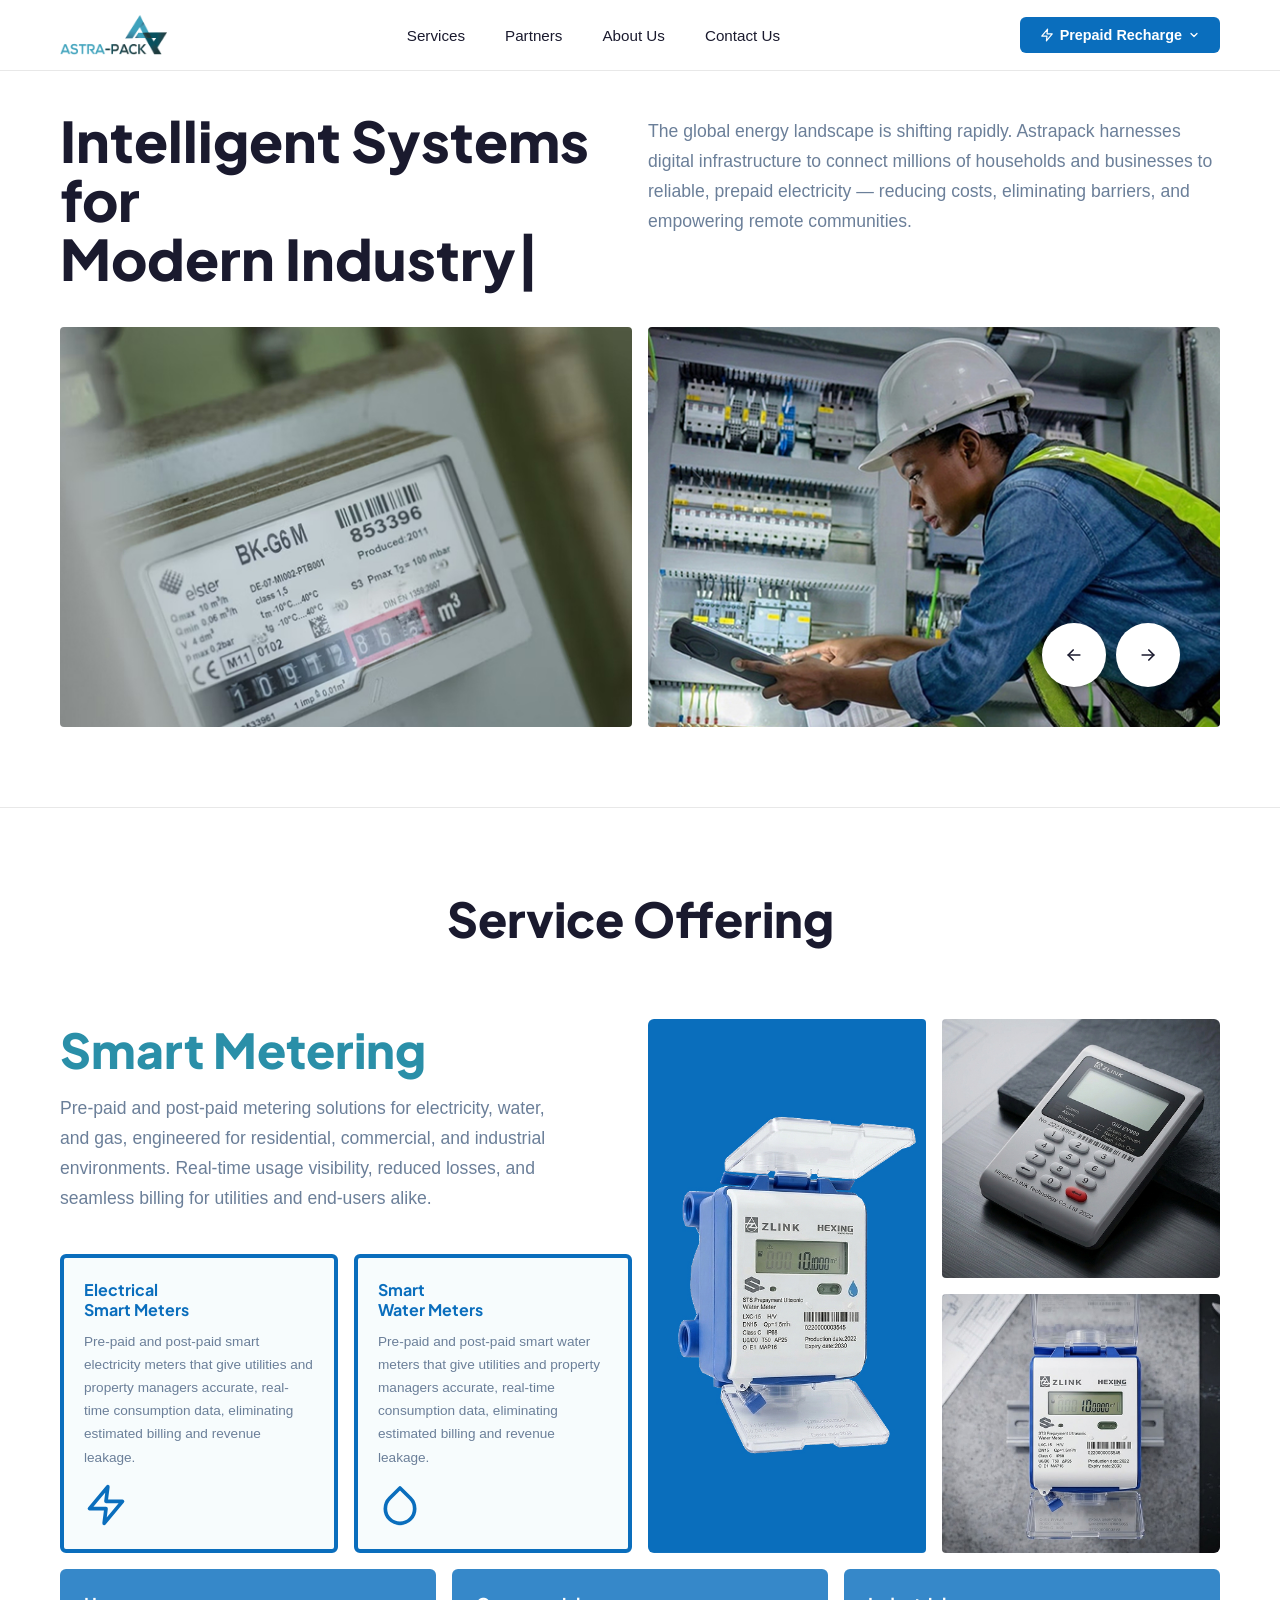
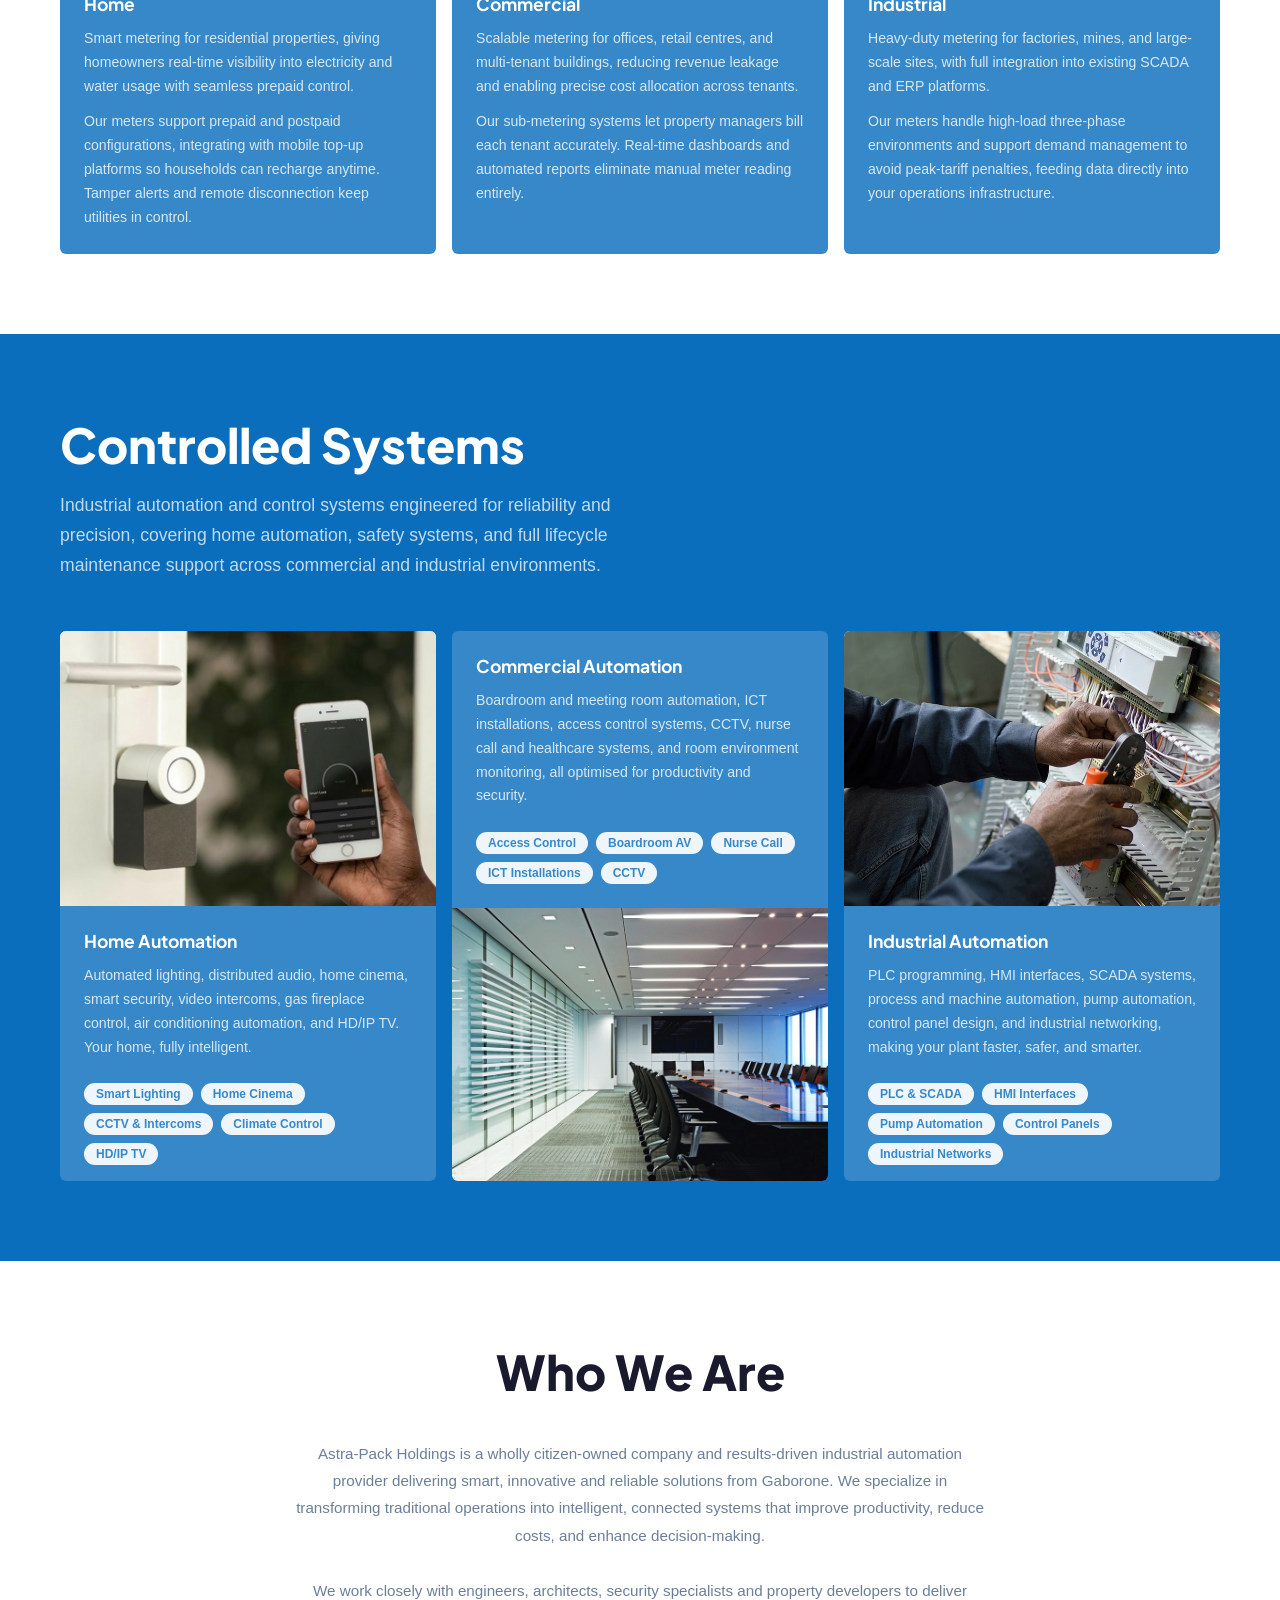
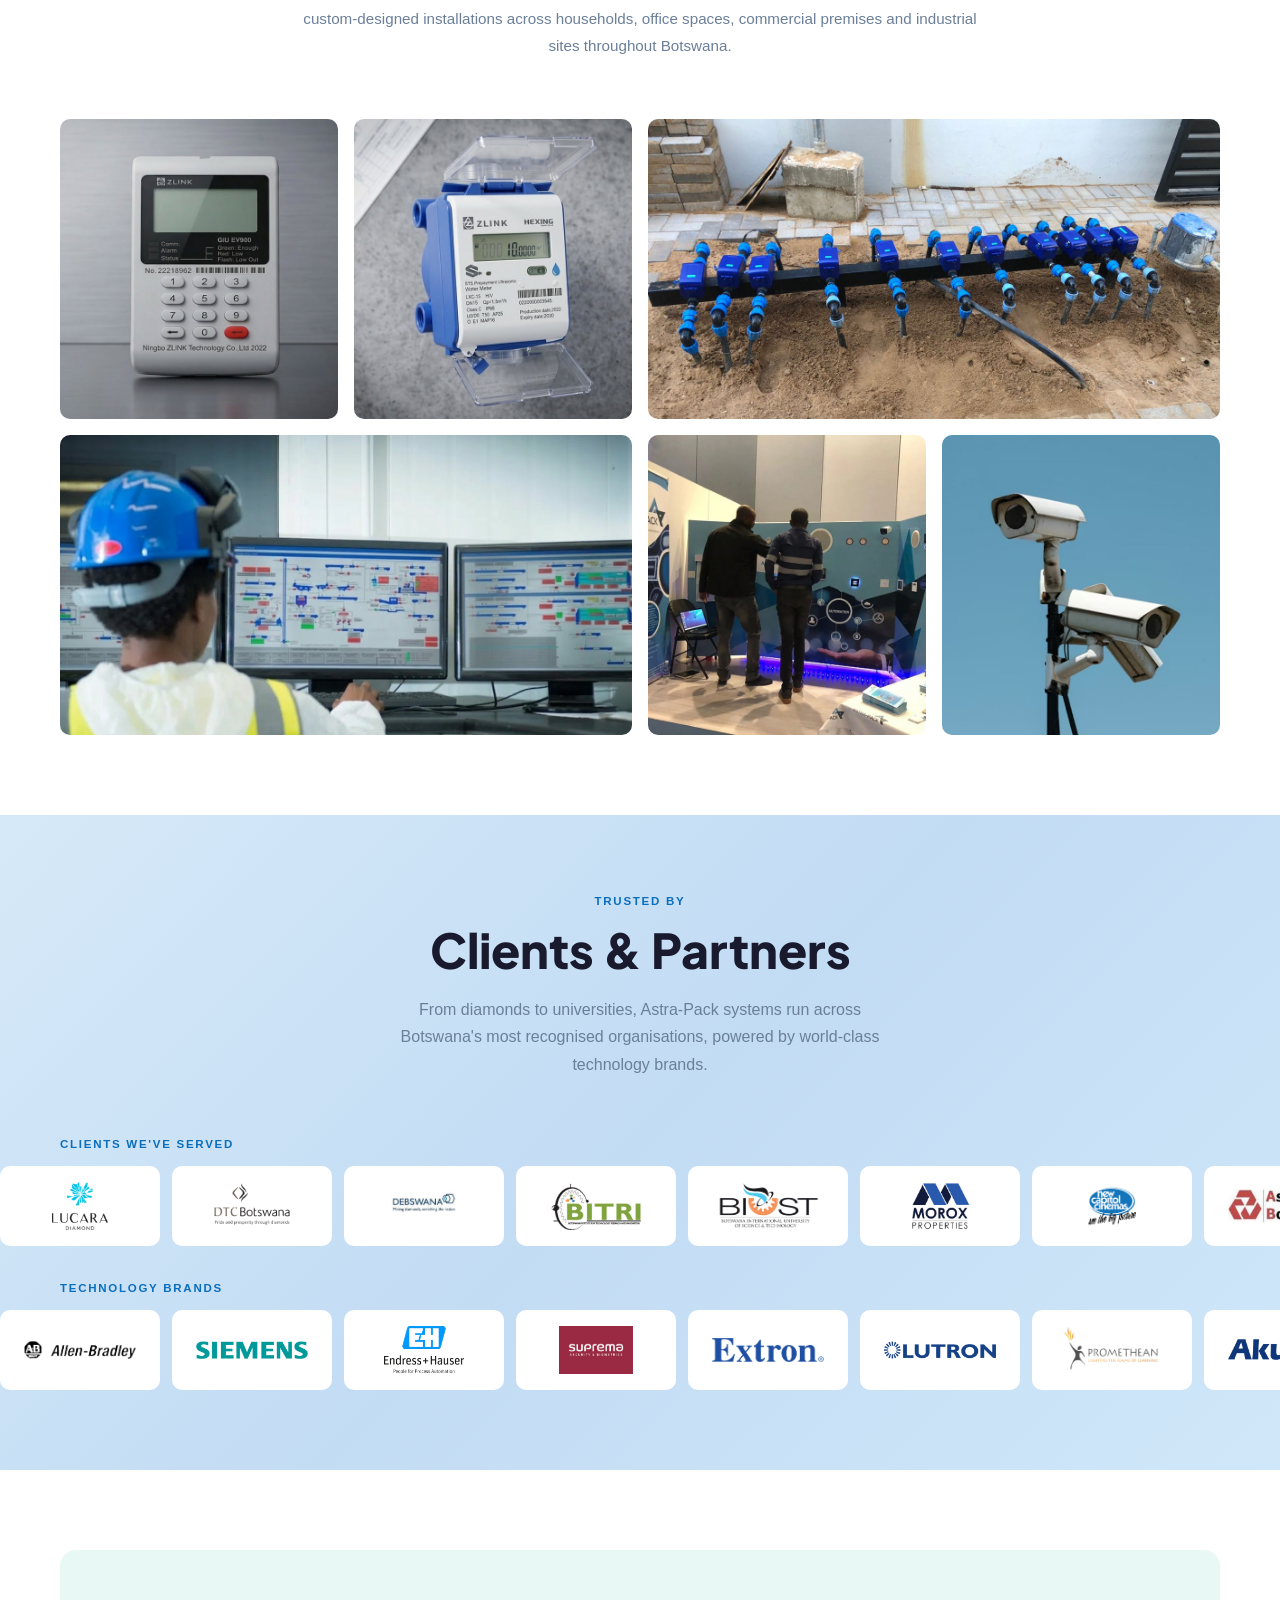
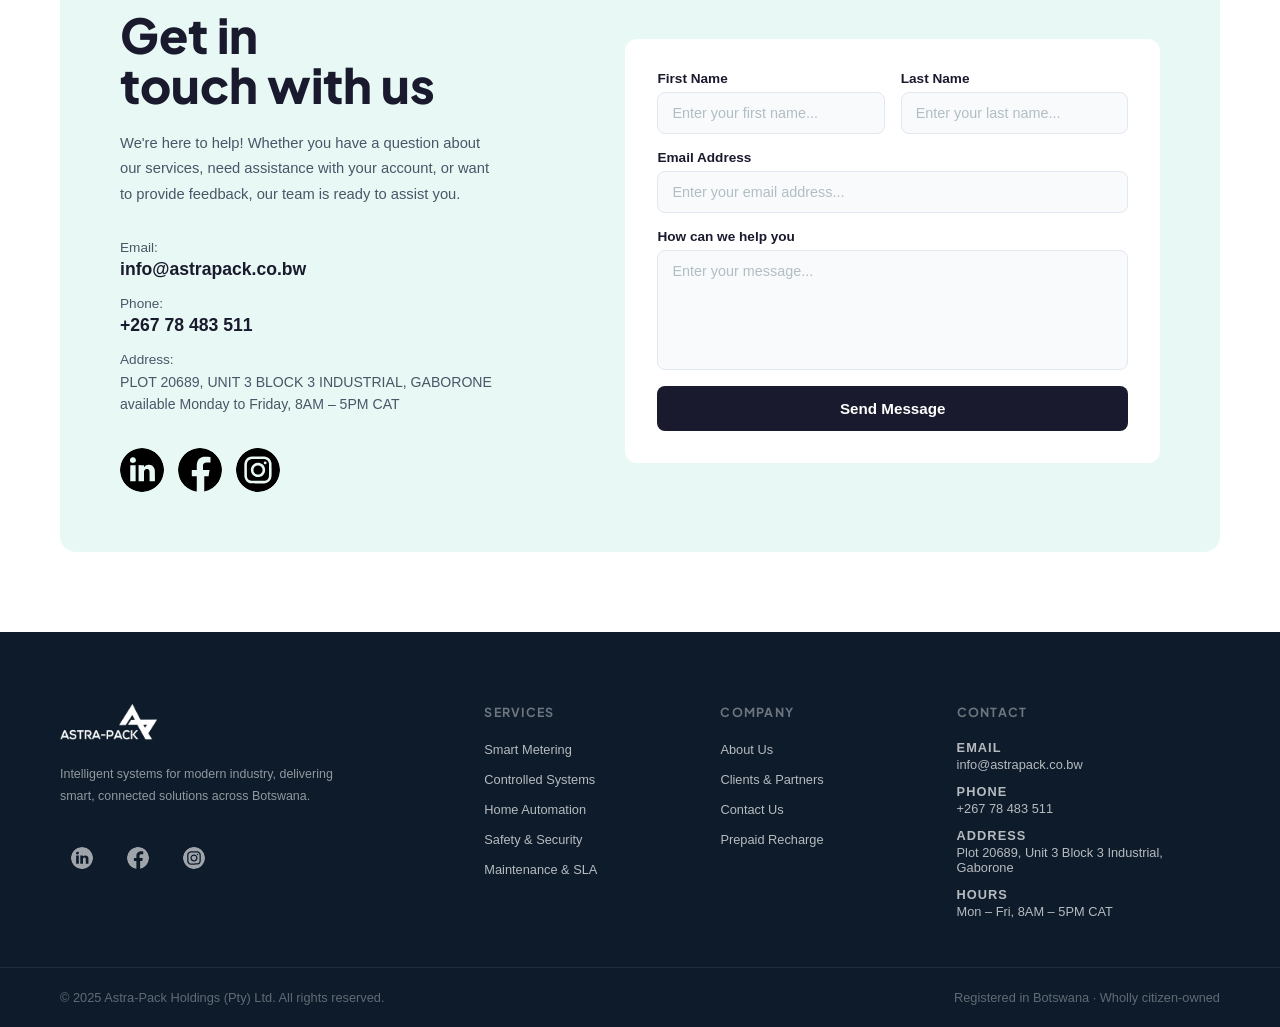
==== index.html @ e9191422 "first commit" ====
<!DOCTYPE html>
<html lang="en">
<head>
  <meta charset="UTF-8" />
  <meta name="viewport" content="width=device-width, initial-scale=1.0" />
  <title>Astra-Pack Holdings</title>
  <link rel="preconnect" href="https://fonts.googleapis.com" />
  <link rel="preconnect" href="https://fonts.gstatic.com" crossorigin />
  <link href="https://fonts.googleapis.com/css2?family=Plus+Jakarta+Sans:wght@400;500;600;700;800&display=swap" rel="stylesheet" />
  <link rel="stylesheet" href="style.css" />
</head>
<body>

  <!-- NAV -->
  <header class="nav">
    <div class="nav-inner">
      <div class="logo">
        <img src="logos/Astra-Pack Holdings Logo.png" alt="Astra-Pack Holdings" class="logo-img" />
      </div>
      <nav class="nav-links">
        <a href="#services">Services</a>
        <a href="#partners">Partners</a>
        <a href="#about">About Us</a>
        <a href="#contact">Contact Us</a>
      </nav>
      <div class="prepaid-dropdown">
        <button class="btn-prepaid" id="prepaidBtn" aria-expanded="false">
          <svg width="14" height="14" viewBox="0 0 24 24" fill="none" stroke="currentColor" stroke-width="2" stroke-linecap="round" stroke-linejoin="round"><polygon points="13 2 3 14 12 14 11 22 21 10 12 10 13 2"/></svg>
          Prepaid Recharge
          <svg class="prepaid-chevron" width="12" height="12" viewBox="0 0 24 24" fill="none" stroke="currentColor" stroke-width="2.5" stroke-linecap="round" stroke-linejoin="round"><polyline points="6 9 12 15 18 9"/></svg>
        </button>
        <div class="prepaid-menu" id="prepaidMenu">
          <a href="#" class="prepaid-option">
            <span class="prepaid-icon prepaid-icon--elec">
              <svg width="18" height="18" viewBox="0 0 24 24" fill="none" stroke="currentColor" stroke-width="2" stroke-linecap="round" stroke-linejoin="round"><polygon points="13 2 3 14 12 14 11 22 21 10 12 10 13 2"/></svg>
            </span>
            <span class="prepaid-option-text">
              <strong>Electricity</strong>
              <span>Buy a prepaid electricity token</span>
            </span>
          </a>
          <a href="#" class="prepaid-option">
            <span class="prepaid-icon prepaid-icon--water">
              <svg width="18" height="18" viewBox="0 0 24 24" fill="none" stroke="currentColor" stroke-width="2" stroke-linecap="round" stroke-linejoin="round"><path d="M12 2.69l5.66 5.66a8 8 0 1 1-11.31 0z"/></svg>
            </span>
            <span class="prepaid-option-text">
              <strong>Water</strong>
              <span>Buy a prepaid water token</span>
            </span>
          </a>
        </div>
      </div>
    </div>
  </header>

  <!-- HERO -->
  <section class="hero">
    <div class="hero-top">
      <div class="hero-heading">
        <h1>Intelligent Systems for<br />Modern Industry</h1>
      </div>
      <div class="hero-desc">
        <p>The global energy landscape is shifting rapidly. Astrapack harnesses digital infrastructure to connect millions of households and businesses to reliable, prepaid electricity, reducing costs, eliminating barriers, and empowering remote communities.</p>
      </div>
    </div>
    <div class="hero-images" id="heroImages">
      <div class="grey-box tall" id="heroBox1">
        <div class="slide-overlay" id="overlay1"></div>
      </div>
      <div class="grey-box tall hero-box-2" id="heroBox2">
        <div class="slide-overlay" id="overlay2"></div>
        <div class="slider-arrows">
          <button class="arrow-btn" id="prevBtn">
            <svg width="20" height="20" viewBox="0 0 24 24" fill="none" stroke="currentColor" stroke-width="2" stroke-linecap="round" stroke-linejoin="round"><line x1="19" y1="12" x2="5" y2="12"/><polyline points="11 18 5 12 11 6"/></svg>
          </button>
          <button class="arrow-btn" id="nextBtn">
            <svg width="20" height="20" viewBox="0 0 24 24" fill="none" stroke="currentColor" stroke-width="2" stroke-linecap="round" stroke-linejoin="round"><line x1="5" y1="12" x2="19" y2="12"/><polyline points="13 18 19 12 13 6"/></svg>
          </button>
        </div>
      </div>
    </div>
  </section>

  <!-- SERVICE OFFERING -->
  <section class="services" id="services">
    <div class="services-inner">
      <h2 class="services-title">Service Offering</h2>

      <!-- Row 1: Smart Metering — content left, mosaic right -->
      <div class="service-row">
        <div class="service-content">
          <h3 class="service-cat-heading">Smart Metering</h3>
          <p class="service-cat-desc">Pre-paid and post-paid metering solutions for electricity, water, and gas, engineered for residential, commercial, and industrial environments. Real-time usage visibility, reduced losses, and seamless billing for utilities and end-users alike.</p>
          <div class="service-cards">
            <div class="service-card">
              <h4>Electrical<br>Smart Meters</h4>
              <p>Pre-paid and post-paid smart electricity meters that give utilities and property managers accurate, real-time consumption data, eliminating estimated billing and revenue leakage.</p>
              <div class="service-card-icon">
                <svg width="44" height="44" viewBox="0 0 24 24" fill="none" stroke="#0A6EBD" stroke-width="2" stroke-linecap="round" stroke-linejoin="round"><polygon points="13 2 3 14 12 14 11 22 21 10 12 10 13 2"/></svg>
              </div>
            </div>
            <div class="service-card">
              <h4>Smart<br>Water Meters</h4>
              <p>Pre-paid and post-paid smart water meters that give utilities and property managers accurate, real-time consumption data, eliminating estimated billing and revenue leakage.</p>
              <div class="service-card-icon">
                <svg width="44" height="44" viewBox="0 0 24 24" fill="none" stroke="#0A6EBD" stroke-width="2" stroke-linecap="round" stroke-linejoin="round"><path d="M12 2.69l5.66 5.66a8 8 0 1 1-11.31 0z"/></svg>
              </div>
            </div>
          </div>
        </div>
        <div class="color-mosaic mosaic-a">
          <div class="block-tall"></div>
          <div class="block-top"></div>
          <div class="block-bottom"></div>
        </div>
      </div>

      <div class="controlled-cards">
        <div class="ctrl-card">
          <div class="ctrl-card-body">
            <h4>Home</h4>
            <p>Smart metering for residential properties, giving homeowners real-time visibility into electricity and water usage with seamless prepaid control.</p>
            <p>Our meters support prepaid and postpaid configurations, integrating with mobile top-up platforms so households can recharge anytime. Tamper alerts and remote disconnection keep utilities in control.</p>
          </div>
        </div>
        <div class="ctrl-card ctrl-card--inverse">
          <div class="ctrl-card-body">
            <h4>Commercial</h4>
            <p>Scalable metering for offices, retail centres, and multi-tenant buildings, reducing revenue leakage and enabling precise cost allocation across tenants.</p>
            <p>Our sub-metering systems let property managers bill each tenant accurately. Real-time dashboards and automated reports eliminate manual meter reading entirely.</p>
          </div>
        </div>
        <div class="ctrl-card">
          <div class="ctrl-card-body">
            <h4>Industrial</h4>
            <p>Heavy-duty metering for factories, mines, and large-scale sites, with full integration into existing SCADA and ERP platforms.</p>
            <p>Our meters handle high-load three-phase environments and support demand management to avoid peak-tariff penalties, feeding data directly into your operations infrastructure.</p>
          </div>
        </div>
      </div>

    </div>
  </section>

  <!-- CONTROLLED SYSTEMS -->
  <section class="controlled">
    <div class="controlled-inner">
      <h2 class="controlled-heading">Controlled Systems</h2>
      <p class="controlled-desc">Industrial automation and control systems engineered for reliability and precision, covering home automation, safety systems, and full lifecycle maintenance support across commercial and industrial environments.</p>
      <div class="controlled-cards">

        <div class="ctrl-card">
          <div class="ctrl-img-placeholder" style="background-image: url('images/home automation.jpg');"></div>
          <div class="ctrl-card-body">
            <h4>Home Automation</h4>
            <p>Automated lighting, distributed audio, home cinema, smart security, video intercoms, gas fireplace control, air conditioning automation, and HD/IP TV. Your home, fully intelligent.</p>
            <div class="ctrl-chips">
              <span class="ctrl-chip">Smart Lighting</span>
              <span class="ctrl-chip">Home Cinema</span>
              <span class="ctrl-chip">CCTV & Intercoms</span>
              <span class="ctrl-chip">Climate Control</span>
              <span class="ctrl-chip">HD/IP TV</span>
            </div>
          </div>
        </div>

        <div class="ctrl-card ctrl-card--inverse">
          <div class="ctrl-card-body">
            <h4>Commercial Automation</h4>
            <p>Boardroom and meeting room automation, ICT installations, access control systems, CCTV, nurse call and healthcare systems, and room environment monitoring, all optimised for productivity and security.</p>
            <div class="ctrl-chips">
              <span class="ctrl-chip">Access Control</span>
              <span class="ctrl-chip">Boardroom AV</span>
              <span class="ctrl-chip">Nurse Call</span>
              <span class="ctrl-chip">ICT Installations</span>
              <span class="ctrl-chip">CCTV</span>
            </div>
          </div>
          <div class="ctrl-img-placeholder" style="background-image: url('images/office automation.jpg');"></div>
        </div>

        <div class="ctrl-card">
          <div class="ctrl-img-placeholder" style="background-image: url('images/industrial automation.jpg');"></div>
          <div class="ctrl-card-body">
            <h4>Industrial Automation</h4>
            <p>PLC programming, HMI interfaces, SCADA systems, process and machine automation, pump automation, control panel design, and industrial networking, making your plant faster, safer, and smarter.</p>
            <div class="ctrl-chips">
              <span class="ctrl-chip">PLC & SCADA</span>
              <span class="ctrl-chip">HMI Interfaces</span>
              <span class="ctrl-chip">Pump Automation</span>
              <span class="ctrl-chip">Control Panels</span>
              <span class="ctrl-chip">Industrial Networks</span>
            </div>
          </div>
        </div>

      </div>
    </div>
  </section>

  <!-- WHO WE ARE -->
  <section class="who" id="about">
    <div class="who-inner">
      <div class="who-header">
        <h2 class="who-title">Who We Are</h2>
        <p class="who-text">Astra-Pack Holdings is a wholly citizen-owned company and results-driven industrial automation provider delivering smart, innovative and reliable solutions from Gaborone. We specialize in transforming traditional operations into intelligent, connected systems that improve productivity, reduce costs, and enhance decision-making.</p>
        <p class="who-text">We work closely with engineers, architects, security specialists and property developers to deliver custom-designed installations across households, office spaces, commercial premises and industrial sites throughout Botswana.</p>
      </div>
      <div class="who-grid-new">
        <div class="wg-box wg-box--a"></div>
        <div class="wg-box wg-box--b"></div>
        <div class="wg-box wg-box--c"></div>
        <div class="wg-box wg-box--d"></div>
        <div class="wg-box wg-box--e"></div>
        <div class="wg-box wg-box--f"></div>
      </div>
    </div>
  </section>

  <!-- CLIENTS & PARTNERS -->
  <section class="partners" id="partners">
    <div class="partners-header">
      <p class="partners-label">TRUSTED BY</p>
      <h2 class="partners-title">Clients &amp; Partners</h2>
      <p class="partners-desc">From diamonds to universities, Astra-Pack systems run across Botswana's most recognised organisations, powered by world-class technology brands.</p>
    </div>

    <div class="partners-track-wrap">
      <p class="track-label">CLIENTS WE'VE SERVED</p>
      <div class="logo-track-outer">
        <div class="logo-track">
          <div class="logo-pill"><img src="logos/Lucara.png" alt="Lucara" /></div>
          <div class="logo-pill"><img src="logos/DTC.png" alt="DTC Botswana" /></div>
          <div class="logo-pill"><img src="logos/debswana.png" alt="Debswana" /></div>
          <div class="logo-pill"><img src="logos/Bitri.png" alt="BITRI" /></div>
          <div class="logo-pill"><img src="logos/BIUST.png" alt="BIUST" /></div>
          <div class="logo-pill"><img src="logos/Morox properties.png" alt="Morox Properties" /></div>
          <div class="logo-pill"><img src="logos/New Capitol.png" alt="New Capitol" /></div>
          <div class="logo-pill"><img src="logos/Asphalt Botswana.png" alt="Asphalt Botswana" /></div>
          <div class="logo-pill"><img src="logos/BNSC.png" alt="BNSC" /></div>
          <div class="logo-pill"><img src="logos/DLG.png" alt="DLG" /></div>
          <div class="logo-pill"><img src="logos/Ramalepa.png" alt="Ramalepa" /></div>
          <div class="logo-pill"><img src="logos/VFS Global.png" alt="VFS Global" /></div>
          <div class="logo-pill"><img src="logos/RCI.png" alt="RCI" /></div>
          <!-- duplicate for seamless loop -->
          <div class="logo-pill"><img src="logos/Lucara.png" alt="Lucara" /></div>
          <div class="logo-pill"><img src="logos/DTC.png" alt="DTC Botswana" /></div>
          <div class="logo-pill"><img src="logos/debswana.png" alt="Debswana" /></div>
          <div class="logo-pill"><img src="logos/Bitri.png" alt="BITRI" /></div>
          <div class="logo-pill"><img src="logos/BIUST.png" alt="BIUST" /></div>
          <div class="logo-pill"><img src="logos/Morox properties.png" alt="Morox Properties" /></div>
          <div class="logo-pill"><img src="logos/New Capitol.png" alt="New Capitol" /></div>
          <div class="logo-pill"><img src="logos/Asphalt Botswana.png" alt="Asphalt Botswana" /></div>
          <div class="logo-pill"><img src="logos/BNSC.png" alt="BNSC" /></div>
          <div class="logo-pill"><img src="logos/DLG.png" alt="DLG" /></div>
          <div class="logo-pill"><img src="logos/Ramalepa.png" alt="Ramalepa" /></div>
          <div class="logo-pill"><img src="logos/VFS Global.png" alt="VFS Global" /></div>
          <div class="logo-pill"><img src="logos/RCI.png" alt="RCI" /></div>
        </div>
      </div>
    </div>

    <div class="partners-track-wrap">
      <p class="track-label">TECHNOLOGY BRANDS</p>
      <div class="logo-track-outer">
        <div class="logo-track logo-track--reverse">
          <div class="logo-pill"><img src="logos/Allen bradley.png" alt="Allen Bradley" /></div>
          <div class="logo-pill"><img src="logos/SIEMENS.png" alt="Siemens" /></div>
          <div class="logo-pill"><img src="logos/Endres Hauser.png" alt="Endress+Hauser" /></div>
          <div class="logo-pill"><img src="logos/Suprema.png" alt="Suprema" /></div>
          <div class="logo-pill"><img src="logos/Extron.png" alt="Extron" /></div>
          <div class="logo-pill"><img src="logos/Lutron.png" alt="Lutron" /></div>
          <div class="logo-pill"><img src="logos/Promethean.png" alt="Promethean" /></div>
          <div class="logo-pill"><img src="logos/Akuvox.png" alt="Akuvox" /></div>
          <div class="logo-pill"><img src="logos/Room Alert.png" alt="Room Alert" /></div>
          <div class="logo-pill"><img src="logos/Honeywell.png" alt="Honeywell" /></div>
          <div class="logo-pill"><img src="logos/Teams.png" alt="Teams" /></div>
          <!-- duplicate for seamless loop -->
          <div class="logo-pill"><img src="logos/Allen bradley.png" alt="Allen Bradley" /></div>
          <div class="logo-pill"><img src="logos/SIEMENS.png" alt="Siemens" /></div>
          <div class="logo-pill"><img src="logos/Endres Hauser.png" alt="Endress+Hauser" /></div>
          <div class="logo-pill"><img src="logos/Suprema.png" alt="Suprema" /></div>
          <div class="logo-pill"><img src="logos/Extron.png" alt="Extron" /></div>
          <div class="logo-pill"><img src="logos/Lutron.png" alt="Lutron" /></div>
          <div class="logo-pill"><img src="logos/Promethean.png" alt="Promethean" /></div>
          <div class="logo-pill"><img src="logos/Akuvox.png" alt="Akuvox" /></div>
          <div class="logo-pill"><img src="logos/Room Alert.png" alt="Room Alert" /></div>
          <div class="logo-pill"><img src="logos/Honeywell.png" alt="Honeywell" /></div>
          <div class="logo-pill"><img src="logos/Teams.png" alt="Teams" /></div>
        </div>
      </div>
    </div>
  </section>

  <!-- CONTACT US -->
  <section class="contact" id="contact">
    <div class="contact-card">
      <div class="contact-left">
        <h2 class="contact-heading">Get in<br>touch with us</h2>
        <p class="contact-intro">We're here to help! Whether you have a question about our services, need assistance with your account, or want to provide feedback, our team is ready to assist you.</p>
        <div class="contact-details">
          <p class="contact-detail-label">Email:</p>
          <a href="mailto:info@astrapack.co.bw" class="contact-detail-value">info@astrapack.co.bw</a>
          <p class="contact-detail-label">Phone:</p>
          <p class="contact-detail-value">+267 78 483 511</p>
          <p class="contact-detail-label">Address:</p>
          <p class="contact-detail-value contact-address">PLOT 20689, UNIT 3 BLOCK 3 INDUSTRIAL, GABORONE<br>available Monday to Friday, 8AM – 5PM CAT</p>
        </div>
        <div class="contact-socials">
          <a href="https://www.linkedin.com/company/astra-pack-holdings/" target="_blank" class="social-link">
            <img src="socials/linkedin.svg" alt="LinkedIn" />
          </a>
          <a href="https://www.facebook.com/astrapackholdings/" target="_blank" class="social-link">
            <img src="socials/facebook.svg" alt="Facebook" />
          </a>
          <a href="https://www.instagram.com/astrapackholdings/" target="_blank" class="social-link">
            <img src="socials/instagram.svg" alt="Instagram" />
          </a>
        </div>
      </div>
      <div class="contact-right">
        <form class="contact-form">
          <div class="form-row">
            <div class="form-group">
              <label>First Name</label>
              <input type="text" placeholder="Enter your first name..." />
            </div>
            <div class="form-group">
              <label>Last Name</label>
              <input type="text" placeholder="Enter your last name..." />
            </div>
          </div>
          <div class="form-group">
            <label>Email Address</label>
            <input type="email" placeholder="Enter your email address..." />
          </div>
          <div class="form-group">
            <label>How can we help you</label>
            <textarea placeholder="Enter your message..."></textarea>
          </div>
          <button type="submit" class="btn-send">Send Message</button>
        </form>
      </div>
    </div>
  </section>

  <!-- FOOTER -->
  <footer class="footer">
    <div class="footer-inner">
      <div class="footer-brand">
        <img src="logos/Astra-Pack Holdings Logo.png" alt="Astra-Pack Holdings" class="footer-logo" />
        <p class="footer-tagline">Intelligent systems for modern industry, delivering smart, connected solutions across Botswana.</p>
        <div class="footer-socials">
          <a href="https://www.linkedin.com/company/astra-pack-holdings/" target="_blank" class="social-link">
            <img src="socials/linkedin.svg" alt="LinkedIn" />
          </a>
          <a href="https://www.facebook.com/astrapackholdings/" target="_blank" class="social-link">
            <img src="socials/facebook.svg" alt="Facebook" />
          </a>
          <a href="https://www.instagram.com/astrapackholdings/" target="_blank" class="social-link">
            <img src="socials/instagram.svg" alt="Instagram" />
          </a>
        </div>
      </div>

      <div class="footer-col">
        <h5 class="footer-col-title">Services</h5>
        <ul>
          <li><a href="#services">Smart Metering</a></li>
          <li><a href="#services">Controlled Systems</a></li>
          <li><a href="#services">Home Automation</a></li>
          <li><a href="#services">Safety &amp; Security</a></li>
          <li><a href="#services">Maintenance &amp; SLA</a></li>
        </ul>
      </div>

      <div class="footer-col">
        <h5 class="footer-col-title">Company</h5>
        <ul>
          <li><a href="#about">About Us</a></li>
          <li><a href="#partners">Clients &amp; Partners</a></li>
          <li><a href="#contact">Contact Us</a></li>
          <li><a href="#contact">Prepaid Recharge</a></li>
        </ul>
      </div>

      <div class="footer-col">
        <h5 class="footer-col-title">Contact</h5>
        <ul class="footer-contact-list">
          <li>
            <span class="footer-contact-label">Email</span>
            <a href="mailto:info@astrapack.co.bw">info@astrapack.co.bw</a>
          </li>
          <li>
            <span class="footer-contact-label">Phone</span>
            <span>+267 78 483 511</span>
          </li>
          <li>
            <span class="footer-contact-label">Address</span>
            <span>Plot 20689, Unit 3 Block 3 Industrial, Gaborone</span>
          </li>
          <li>
            <span class="footer-contact-label">Hours</span>
            <span>Mon – Fri, 8AM – 5PM CAT</span>
          </li>
        </ul>
      </div>
    </div>

    <div class="footer-bottom">
      <div class="footer-bottom-inner">
        <p>&copy; 2025 Astra-Pack Holdings (Pty) Ltd. All rights reserved.</p>
        <p>Registered in Botswana &middot; Wholly citizen-owned</p>
      </div>
    </div>
  </footer>

<!-- PREPAID MODAL -->
<div class="prepaid-modal-overlay" id="prepaidOverlay">
  <div class="prepaid-modal" role="dialog" aria-modal="true">
    <div class="prepaid-modal-header" id="prepaidModalHeader">
      <div>
        <p class="prepaid-modal-label">ASTRAPACK · BOTSWANA</p>
        <h2 class="prepaid-modal-title" id="prepaidModalTitle">Buy Prepaid Electricity</h2>
      </div>
      <button class="prepaid-modal-close" id="prepaidModalClose" aria-label="Close">&#x2715;</button>
    </div>

    <!-- Step 1: Verify -->
    <div class="prepaid-modal-body" id="prepaidStep1">
      <div class="prepaid-field">
        <label for="meterNumber">METER NUMBER</label>
        <input type="text" id="meterNumber" placeholder="e.g. 888000111222" />
      </div>
      <div class="prepaid-field">
        <label for="meterPhone">PHONE</label>
        <input type="tel" id="meterPhone" placeholder="+267 7X XXX XXX" />
      </div>
      <div class="prepaid-field">
        <label for="meterEmail">EMAIL</label>
        <input type="email" id="meterEmail" placeholder="you@example.com" />
      </div>
      <p class="prepaid-error" id="prepaidError"></p>
      <button class="prepaid-verify-btn" id="prepaidVerifyBtn">
        <svg width="16" height="16" viewBox="0 0 24 24" fill="none" stroke="currentColor" stroke-width="2.5" stroke-linecap="round" stroke-linejoin="round"><path d="M22 11.08V12a10 10 0 1 1-5.93-9.14"/><polyline points="22 4 12 14.01 9 11.01"/></svg>
        Verify
      </button>
      <p class="prepaid-secure">
        <svg width="13" height="13" viewBox="0 0 24 24" fill="none" stroke="currentColor" stroke-width="2" stroke-linecap="round" stroke-linejoin="round"><path d="M12 22s8-4 8-10V5l-8-3-8 3v7c0 6 8 10 8 10z"/></svg>
        256-bit SSL encrypted &middot; Details never stored
      </p>
    </div>

    <!-- Step 2: Confirm & Select Amount -->
    <div class="prepaid-modal-body" id="prepaidStep2" style="display:none;">
      <div class="prepaid-customer-card">
        <p class="prepaid-customer-label">CUSTOMER DETAILS</p>
        <div class="prepaid-customer-row">
          <span>Customer Name:</span>
          <strong id="confirmName"></strong>
        </div>
        <div class="prepaid-customer-row">
          <span>Meter No:</span>
          <strong id="confirmMeter"></strong>
        </div>
        <div class="prepaid-customer-row">
          <span>Utility:</span>
          <strong id="confirmUtility"></strong>
        </div>
        <hr class="prepaid-divider" />
        <p class="prepaid-customer-note">Please verify your customer details before you proceed.</p>
      </div>

      <div class="prepaid-field">
        <label for="rechargeAmount">RECHARGE AMOUNT (BWP)</label>
        <input type="number" id="rechargeAmount" placeholder="Enter amount" min="20" />
        <span class="prepaid-min-note"><em>minimum</em> recharge of 20 pula</span>
      </div>

      <div class="prepaid-quick-section">
        <p class="prepaid-quick-label">QUICK RECHARGE (BWP)</p>
        <div class="prepaid-quick-grid">
          <button class="prepaid-quick-btn" data-amount="20">20</button>
          <button class="prepaid-quick-btn" data-amount="50">50</button>
          <button class="prepaid-quick-btn" data-amount="100">100</button>
          <button class="prepaid-quick-btn" data-amount="200">200</button>
          <button class="prepaid-quick-btn" data-amount="300">300</button>
          <button class="prepaid-quick-btn" data-amount="500">500</button>
        </div>
      </div>

      <button class="prepaid-verify-btn" id="prepaidProceedBtn">
        Proceed &nbsp;&#x2192;
      </button>
    </div>

    <!-- Step 3: Card Details -->
    <div class="prepaid-modal-body" id="prepaidStep3" style="display:none;">
      <div class="prepaid-payment-summary">
        <div>
          <p class="prepaid-paying-label">PAYING FOR</p>
          <p class="prepaid-paying-detail">
            <span id="payUtilityIcon"></span>
            <strong id="payDetail"></strong>
          </p>
        </div>
        <div class="prepaid-paying-amount">
          <p class="prepaid-paying-label">AMOUNT</p>
          <p class="prepaid-amount-value" id="payAmount"></p>
        </div>
      </div>

      <div class="prepaid-field">
        <label for="cardName">NAME ON CARD</label>
        <input type="text" id="cardName" placeholder="e.g. John Doe" />
      </div>
      <div class="prepaid-field">
        <label for="cardNumber">CARD NUMBER</label>
        <input type="text" id="cardNumber" placeholder="1234 5678 9012 3456" maxlength="19" />
      </div>
      <div class="prepaid-card-row">
        <div class="prepaid-field">
          <label for="cardExpiry">EXPIRY</label>
          <input type="text" id="cardExpiry" placeholder="MM / YY" maxlength="7" />
        </div>
        <div class="prepaid-field">
          <label for="cardCvv">CVV</label>
          <input type="text" id="cardCvv" placeholder="···" maxlength="4" />
        </div>
      </div>

      <p class="prepaid-accepted">
        <span>Accepted:</span>
        <span class="prepaid-badge">VISA</span>
        <span class="prepaid-badge">MC</span>
        <span class="prepaid-badge">MyZaka</span>
        <span class="prepaid-badge">Smega</span>
      </p>

      <button class="prepaid-verify-btn" id="prepaidPayBtn">
        <svg width="15" height="15" viewBox="0 0 24 24" fill="none" stroke="currentColor" stroke-width="2.5" stroke-linecap="round" stroke-linejoin="round"><path d="M12 22s8-4 8-10V5l-8-3-8 3v7c0 6 8 10 8 10z"/></svg>
        Pay Now
      </button>
      <button class="prepaid-back-btn" id="prepaidBackBtn">&#x2190; Back</button>
      <p class="prepaid-secure">
        <svg width="13" height="13" viewBox="0 0 24 24" fill="none" stroke="currentColor" stroke-width="2" stroke-linecap="round" stroke-linejoin="round"><path d="M12 22s8-4 8-10V5l-8-3-8 3v7c0 6 8 10 8 10z"/></svg>
        256-bit SSL encrypted &middot; PCI DSS compliant
      </p>
    </div>

    <!-- Step 4: Success -->
    <div class="prepaid-modal-body prepaid-success-body" id="prepaidStep4" style="display:none;">
      <div class="prepaid-success-icon" id="prepaidSuccessIcon">
        <svg width="36" height="36" viewBox="0 0 24 24" fill="none" stroke="currentColor" stroke-width="2.5" stroke-linecap="round" stroke-linejoin="round"><path d="M22 11.08V12a10 10 0 1 1-5.93-9.14"/><polyline points="22 4 12 14.01 9 11.01"/></svg>
      </div>
      <p class="prepaid-success-title">Payment Successful</p>
      <p class="prepaid-success-sub" id="prepaidSuccessSub"></p>

      <div class="prepaid-token-card">
        <p class="prepaid-token-label">YOUR TOKEN</p>
        <p class="prepaid-token-number" id="prepaidToken"></p>
        <button class="prepaid-copy-btn" id="prepaidCopyBtn">
          <svg width="13" height="13" viewBox="0 0 24 24" fill="none" stroke="currentColor" stroke-width="2.5" stroke-linecap="round" stroke-linejoin="round"><rect x="9" y="9" width="13" height="13" rx="2" ry="2"/><path d="M5 15H4a2 2 0 0 1-2-2V4a2 2 0 0 1 2-2h9a2 2 0 0 1 2 2v1"/></svg>
          <span id="copyLabel">Copy token</span>
        </button>
      </div>

      <div class="prepaid-email-note">
        <svg width="15" height="15" viewBox="0 0 24 24" fill="none" stroke="currentColor" stroke-width="2" stroke-linecap="round" stroke-linejoin="round"><path d="M4 4h16c1.1 0 2 .9 2 2v12c0 1.1-.9 2-2 2H4c-1.1 0-2-.9-2-2V6c0-1.1.9-2 2-2z"/><polyline points="22,6 12,13 2,6"/></svg>
        <span>Token sent to <strong id="successEmail"></strong></span>
      </div>

      <button class="prepaid-download-btn" id="prepaidDownloadBtn">
        <svg width="15" height="15" viewBox="0 0 24 24" fill="none" stroke="currentColor" stroke-width="2.5" stroke-linecap="round" stroke-linejoin="round"><path d="M21 15v4a2 2 0 0 1-2 2H5a2 2 0 0 1-2-2v-4"/><polyline points="7 10 12 15 17 10"/><line x1="12" y1="15" x2="12" y2="3"/></svg>
        Download PDF Receipt
      </button>

      <button class="prepaid-verify-btn" id="prepaidDoneBtn">Done</button>
    </div>

  </div>
</div>

<script src="main.js"></script>
</body>
</html>
---- style.css ----
html {
  scroll-behavior: smooth;
}

*, *::before, *::after {
  box-sizing: border-box;
  margin: 0;
  padding: 0;
}

body {
  font-family: 'Segoe UI', Arial, sans-serif;
  color: #1a1a2e;
  background: #fff;
}

h1, h2, h3, h4, h5, h6 {
  font-family: 'Plus Jakarta Sans', sans-serif;
}

/* ── NAV ── */
.nav {
  border-bottom: 1px solid #e8e8e8;
  padding: 0 60px;
}

.nav-inner {
  display: grid;
  grid-template-columns: auto 1fr auto;
  align-items: center;
  max-width: 1350px;
  margin: 0 auto;
  height: 70px;
}

.logo {
  display: flex;
  align-items: center;
}

.logo-img {
  height: 40px;
  width: auto;
}

.nav-links {
  display: flex;
  gap: 40px;
  justify-content: center;
}

.prepaid-dropdown {
  position: relative;
}

.btn-prepaid {
  display: inline-flex;
  align-items: center;
  gap: 6px;
  background: #0A6EBD;
  color: #fff;
  border: none;
  cursor: pointer;
  font-family: inherit;
  font-size: 0.9rem;
  font-weight: 700;
  padding: 10px 20px;
  border-radius: 6px;
  white-space: nowrap;
  transition: background 0.2s;
}

.btn-prepaid:hover {
  background: #085a9a;
}

.prepaid-chevron {
  transition: transform 0.2s;
}

.prepaid-dropdown.open .prepaid-chevron {
  transform: rotate(180deg);
}

.prepaid-menu {
  display: none;
  position: absolute;
  top: calc(100% + 10px);
  right: 0;
  background: #fff;
  border-radius: 12px;
  box-shadow: 0 8px 30px rgba(0,0,0,0.12);
  padding: 10px;
  min-width: 240px;
  z-index: 200;
}

.prepaid-dropdown.open .prepaid-menu {
  display: block;
}

.prepaid-option {
  display: flex;
  align-items: center;
  gap: 14px;
  padding: 12px 10px;
  border-radius: 8px;
  text-decoration: none;
  color: #1a1a2e;
  transition: background 0.15s;
}

.prepaid-option:hover {
  background: #f4f8fd;
}

.prepaid-icon {
  width: 40px;
  height: 40px;
  border-radius: 10px;
  display: flex;
  align-items: center;
  justify-content: center;
  flex-shrink: 0;
  color: #fff;
}

.prepaid-icon--elec {
  background: linear-gradient(135deg, #0A6EBD, #3688C9);
}

.prepaid-icon--water {
  background: linear-gradient(135deg, #1b6275, #2a8fa8);
}

.prepaid-option-text {
  display: flex;
  flex-direction: column;
  gap: 2px;
}

.prepaid-option-text strong {
  font-size: 0.92rem;
  font-weight: 700;
}

.prepaid-option-text span {
  font-size: 0.78rem;
  color: #666;
}

.nav-links a {
  text-decoration: none;
  color: #1a1a2e;
  font-size: 0.95rem;
  font-weight: 500;
  transition: color 0.2s;
}

.nav-links a:hover {
  color: #1a3a6b;
}

/* ── HERO ── */
.hero {
  padding: 40px 60px 80px;
}

.hero-top,
.hero-images {
  max-width: 1350px;
  margin: 0 auto;
}

.hero-top {
  display: flex;
  gap: 16px;
  align-items: flex-start;
  margin-bottom: 40px;
}

.hero-heading {
  flex: 1;
}

.hero-heading h1 {
  font-size: 3.5rem;
  font-weight: 800;
  line-height: 1.05;
  color: #1a1a2e;
}

.hero-desc {
  flex: 1;
  padding-top: 6px;
}

.hero-desc p {
  font-size: 1.1rem;
  line-height: 1.7;
  color: #6B7F99;
}

.hero-images {
  display: grid;
  grid-template-columns: 1fr 1fr;
  gap: 16px;
}

/* ── WHO WE ARE ── */
.who {
  padding: 80px 60px;
}

.who-heading {
  text-align: center;
  font-size: 3.5rem;
  font-weight: 800;
  margin-bottom: 60px;
  color: #1a1a2e;
}

.who-inner {
  display: flex;
  gap: 60px;
  max-width: 1350px;
  margin: 0 auto;
  align-items: flex-start;
}

.who-grid {
  display: grid;
  grid-template-columns: 1fr 1fr;
  gap: 12px;
  flex: 0 0 440px;
}

.who-text {
  flex: 1;
  padding-top: 10px;
}

.mission-label {
  font-size: 0.75rem;
  font-weight: 700;
  letter-spacing: 0.12em;
  color: #1a6b9a;
  margin-bottom: 14px;
  text-transform: uppercase;
}

.who-text h3 {
  font-size: 2rem;
  font-weight: 800;
  line-height: 1.2;
  margin-bottom: 20px;
  color: #1a1a2e;
}

.who-text p {
  font-size: 0.92rem;
  line-height: 1.75;
  color: #6B7F99;
  margin-bottom: 14px;
}

.learn-more {
  display: inline-flex;
  align-items: center;
  gap: 8px;
  margin-top: 10px;
  font-size: 0.92rem;
  font-weight: 600;
  color: #1a6b9a;
  text-decoration: none;
  border: 1px solid #1a6b9a;
  border-radius: 20px;
  padding: 6px 18px;
  transition: background 0.2s, color 0.2s;
}

.learn-more:hover {
  background: #1a6b9a;
  color: #fff;
}

/* ── SLIDER ARROWS ── */
.slider-arrows {
  position: absolute;
  bottom: 40px;
  right: 40px;
  display: flex;
  gap: 10px;
}

.arrow-btn {
  width: 64px;
  height: 64px;
  border-radius: 50%;
  border: none;
  background: #fff;
  color: #1a1a2e;
  font-size: 1.1rem;
  cursor: pointer;
  display: flex;
  align-items: center;
  justify-content: center;
  box-shadow: 0 2px 8px rgba(0,0,0,0.15);
  transition: background 0.2s, color 0.2s;
}

.arrow-btn:hover {
  background: #1a3a6b;
  color: #fff;
}

/* ── TYPEWRITER CURSOR ── */
.type-cursor {
  display: inline-block;
  color: #1a1a2e;
  font-weight: 800;
  animation: blink 1.2s step-end infinite;
}

@keyframes blink {
  0%, 100% { opacity: 1; }
  50%       { opacity: 0; }
}

/* ── GREY PLACEHOLDER BOXES ── */
.grey-box {
  background: #c8c8c8 center/cover no-repeat;
  border-radius: 4px;
  min-height: 200px;
  overflow: hidden;
  position: relative;
}

#heroBox1 { background-image: url('images/slide 1.jpg'); }
#heroBox2 { background-image: url('images/slide 1-2.jpg'); }

.slide-overlay {
  position: absolute;
  inset: 0;
  transform: translateY(-100%);
  transition: transform 0.7s ease;
  background-size: cover;
  background-position: center;
  background-repeat: no-repeat;
}

#overlay2 {
  transform: translateY(100%);
}

.grey-box.tall {
  min-height: 400px;
}

/* ── SERVICE OFFERING ── */
.services {
  padding: 80px 60px;
  border-top: 1px solid #e8e8e8;
}

.services-inner {
  max-width: 1350px;
  margin: 0 auto;
}

.services-inner .ctrl-card {
  height: auto;
}

.services-title {
  text-align: center;
  font-size: 3rem;
  font-weight: 800;
  color: #1a1a2e;
  margin-bottom: 70px;
}

.service-row {
  display: grid;
  grid-template-columns: 1fr 1fr;
  gap: 16px;
  margin-bottom: 16px;
  align-items: stretch;
  min-height: 500px;
}

.service-row:last-child {
  margin-bottom: 0;
}

.service-content {
  display: grid;
  grid-template-rows: auto auto 1fr;
  gap: 0;
}

.service-cat-heading {
  font-size: 3rem;
  font-weight: 800;
  color: #2a8fa8;
  margin-bottom: 14px;
}

.service-cat-desc {
  font-size: 1.1rem;
  line-height: 1.7;
  color: #6B7F99;
  margin-bottom: 40px;
  max-width: calc(100% - 70px);
}

.service-cards {
  display: grid;
  grid-template-columns: 1fr 1fr;
  gap: 16px;
  align-items: stretch;
}

.service-card {
  border: 4px solid #0A6EBD;
  border-radius: 6px;
  background: #f7fcfd;
  padding: 22px 20px 18px;
  display: flex;
  flex-direction: column;
  gap: 10px;
}

.service-card h4 {
  font-size: 1rem;
  font-weight: 700;
  color: #0A6EBD;
  line-height: 1.25;
}

.service-card p {
  font-size: 0.85rem;
  line-height: 1.7;
  color: #6B7F99;
  flex: 1;
}

.service-card-icon {
  margin-top: 4px;
}

/* Color mosaic */
.color-mosaic {
  display: grid;
  grid-template-columns: 1fr 1fr;
  grid-template-rows: 1fr 1fr;
  gap: 16px;
  border-radius: 6px;
  overflow: hidden;
}

.color-mosaic .block-tall {
  grid-column: 1;
  grid-row: 1 / 3;
  border-radius: 4px;
}

.color-mosaic .block-top {
  grid-column: 2;
  grid-row: 1;
  border-radius: 4px;
}

.color-mosaic .block-bottom {
  grid-column: 2;
  grid-row: 2;
  border-radius: 4px;
}

/* Mosaic A (Smart Metering) */
.mosaic-a .block-tall {
  background: #1b6275 url('images/meter blue.jpg') center/cover no-repeat;
}
.mosaic-a .block-top {
  background: #2a8fa8 url('images/Meter remote.jpg') center/cover no-repeat;
}
.mosaic-a .block-bottom {
  background: #b8dde7 url('images/meter.jpg') center/cover no-repeat;
}

/* Mosaic B (Controlled Systems) */
.mosaic-b .block-main  { background: #0d3d4d; }
.mosaic-b .block-left  { background: #b8dde7; }
.mosaic-b .block-right { background: #2a8fa8; }

/* ── CONTROLLED SYSTEMS ── */
.controlled {
  background: #0A6EBD;
  padding: 80px 60px;
}

.controlled-inner {
  max-width: 1350px;
  margin: 0 auto;
}

.controlled-heading {
  font-size: 3rem;
  font-weight: 800;
  color: #fff;
  margin-bottom: 16px;
}

.controlled-desc {
  font-size: 1.1rem;
  line-height: 1.7;
  color: rgba(255, 255, 255, 0.75);
  max-width: 560px;
  margin-bottom: 50px;
}

.controlled-cards {
  display: grid;
  grid-template-columns: 1fr 1fr 1fr;
  gap: 16px;
}

.ctrl-card {
  background: #3688C9;
  border-radius: 6px;
  overflow: hidden;
  display: flex;
  flex-direction: column;
  height: 550px;
}

.ctrl-img-placeholder {
  background-color: #e8e8e8;
  background-size: cover;
  background-position: center;
  background-repeat: no-repeat;
  height: 50%;
  flex-shrink: 0;
}

.ctrl-card--inverse .ctrl-img-placeholder {
  background-color: rgba(255, 255, 255, 0.1);
}

.ctrl-card-body {
  padding: 24px;
  flex: 1;
  display: flex;
  flex-direction: column;
  gap: 12px;
}

.ctrl-card-body h4 {
  font-size: 1.1rem;
  font-weight: 700;
  color: #fff;
  line-height: 1.25;
}

.ctrl-card-body p {
  font-size: 0.88rem;
  line-height: 1.7;
  color: rgba(255, 255, 255, 0.8);
}

.ctrl-chips {
  display: flex;
  flex-wrap: wrap;
  gap: 8px;
  margin-top: auto;
  padding-top: 12px;
}

.ctrl-chip {
  font-size: 0.75rem;
  font-weight: 600;
  color: #3688C9;
  background: rgba(255, 255, 255, 0.92);
  border-radius: 100px;
  padding: 4px 12px;
  white-space: nowrap;
}

/* ── WHO WE ARE ── */
.who {
  padding: 80px 60px;
  background: #fff;
}

.who-inner {
  display: block;
  max-width: 1350px;
  margin: 0 auto;
}

.who-header {
  max-width: 700px;
  margin: 0 auto 60px;
  text-align: center;
}

.who-title {
  font-size: 3rem;
  font-weight: 800;
  color: #1a1a2e;
  margin-bottom: 28px;
}

.who-text {
  font-size: 0.95rem;
  line-height: 1.8;
  color: #6B7F99;
  margin-bottom: 18px;
}

.who-text:last-child {
  margin-bottom: 0;
}

.who-mosaic {
  display: grid;
  grid-template-columns: repeat(6, 1fr);
  grid-template-rows: 260px 280px;
  gap: 12px;
}

/* Row 1: narrow | medium | wide */
.wm-r1c1 { grid-column: 1 / 2; grid-row: 1; }
.wm-r1c2 { grid-column: 2 / 4; grid-row: 1; }
.wm-r1c3 { grid-column: 4 / 7; grid-row: 1; }

/* Row 2: wide | medium | narrow */
.wm-r2c1 { grid-column: 1 / 4; grid-row: 2; }
.wm-r2c2 { grid-column: 4 / 6; grid-row: 2; }
.wm-r2c3 { grid-column: 6 / 7; grid-row: 2; }

.wm-box {
  border-radius: 16px;
}

.wm-light { background: #a8c8e8; }
.wm-mid   { background: #5a9fd4; }
.wm-dark  { background: #0A6EBD; }

/* Who We Are — grid */
.who-grid-new {
  display: grid;
  grid-template-columns: repeat(4, 1fr);
  grid-template-rows: 300px 300px;
  gap: 16px;
}

.wg-box {
  border-radius: 10px;
}

/* Row 1: two small | one wide */
.wg-box--a { background: #2a8fa8 url('images/Row 1-1.jpg') center/cover no-repeat; grid-column: 1; grid-row: 1; }
.wg-box--b { background: #b8dde7 url('images/row 1-2.jpg') center/cover no-repeat; grid-column: 2; grid-row: 1; }
.wg-box--c { background: #1b6275 url('images/row 1-3.jpg') center/cover no-repeat; grid-column: 3 / 5; grid-row: 1; }

/* Row 2: one wide | two small */
.wg-box--d { background: #1b6275 url('images/row 2-1.jpg') center/cover no-repeat; grid-column: 1 / 3; grid-row: 2; }
.wg-box--e { background: #2a8fa8 url('images/row 2-2.jpg') center/cover no-repeat; grid-column: 3; grid-row: 2; }
.wg-box--f { background: #b8dde7 url('images/row 2-3.jpg') center/cover no-repeat; grid-column: 4; grid-row: 2; }

/* ── CLIENTS & PARTNERS ── */
.partners {
  padding: 80px 0;
  background: linear-gradient(135deg, #d6e9f8 0%, #c2dcf4 50%, #d0e7f9 100%);
  overflow: hidden;
}

.partners-header {
  text-align: center;
  padding: 0 60px;
  margin-bottom: 60px;
}

.partners-label {
  font-size: 0.72rem;
  font-weight: 700;
  letter-spacing: 0.15em;
  color: #0A6EBD;
  margin-bottom: 12px;
}

.partners-title {
  font-size: 3rem;
  font-weight: 800;
  color: #1a1a2e;
  margin-bottom: 16px;
}

.partners-desc {
  font-size: 1rem;
  line-height: 1.7;
  color: #6B7F99;
  max-width: 500px;
  margin: 0 auto;
}

.partners-track-wrap {
  margin-bottom: 36px;
}

.partners-track-wrap:last-child {
  margin-bottom: 0;
}

.track-label {
  font-size: 0.72rem;
  font-weight: 700;
  letter-spacing: 0.15em;
  color: #0A6EBD;
  padding: 0 60px;
  margin-bottom: 16px;
}

.logo-track-outer {
  overflow: hidden;
  width: 100%;
}

.logo-track {
  display: flex;
  gap: 12px;
  width: max-content;
  animation: scroll-left 30s linear infinite;
}

.logo-track--reverse {
  animation: scroll-right 30s linear infinite;
}

.logo-pill {
  background: #fff;
  border-radius: 10px;
  padding: 14px 24px;
  display: flex;
  align-items: center;
  justify-content: center;
  flex-shrink: 0;
  width: 160px;
  height: 80px;
}

.logo-pill img {
  max-width: 100%;
  max-height: 48px;
  object-fit: contain;
}

@keyframes scroll-left {
  0%   { transform: translateX(0); }
  100% { transform: translateX(-50%); }
}

@keyframes scroll-right {
  0%   { transform: translateX(-50%); }
  100% { transform: translateX(0); }
}

/* ── CONTACT US ── */
.contact {
  background: #fff;
  padding: 80px 60px;
}

.contact-card {
  max-width: 1350px;
  margin: 0 auto;
  background: #e8f8f4;
  border-radius: 16px;
  display: grid;
  grid-template-columns: 1fr 1.2fr;
  gap: 60px;
  padding: 60px;
}

.contact-heading {
  font-size: 3rem;
  font-weight: 800;
  color: #1a1a2e;
  line-height: 1.05;
  margin-bottom: 20px;
}

.contact-intro {
  font-size: 0.92rem;
  line-height: 1.75;
  color: #4a5568;
  margin-bottom: 32px;
  max-width: 380px;
}

.contact-details {
  display: flex;
  flex-direction: column;
  gap: 4px;
  margin-bottom: 32px;
}

.contact-detail-label {
  font-size: 0.85rem;
  color: #4a5568;
  margin-top: 12px;
}

.contact-detail-label:first-child {
  margin-top: 0;
}

.contact-detail-value {
  font-size: 1.1rem;
  font-weight: 700;
  color: #1a1a2e;
  text-decoration: none;
}

.contact-address {
  font-size: 0.88rem;
  font-weight: 400;
  color: #4a5568;
  line-height: 1.6;
}

.contact-socials {
  display: flex;
  gap: 14px;
  align-items: center;
}

.social-link {
  display: flex;
  align-items: center;
  justify-content: center;
  width: 44px;
  height: 44px;
}

.social-link img {
  width: 44px;
  height: 44px;
  object-fit: contain;
  border-radius: 35px;
}

/* Form */
.contact-right {
  display: flex;
  align-items: center;
}

.contact-form {
  background: #fff;
  border-radius: 12px;
  padding: 32px;
  width: 100%;
  display: flex;
  flex-direction: column;
  gap: 16px;
}

.form-row {
  display: grid;
  grid-template-columns: 1fr 1fr;
  gap: 16px;
}

.form-group {
  display: flex;
  flex-direction: column;
  gap: 6px;
}

.form-group label {
  font-size: 0.85rem;
  font-weight: 600;
  color: #1a1a2e;
}

.form-group input,
.form-group textarea {
  border: 1.5px solid #e2e8f0;
  border-radius: 8px;
  padding: 12px 14px;
  font-size: 0.9rem;
  font-family: inherit;
  color: #1a1a2e;
  background: #f9fafb;
  outline: none;
  transition: border-color 0.2s;
}

.form-group input:focus,
.form-group textarea:focus {
  border-color: #0A6EBD;
}

.form-group input::placeholder,
.form-group textarea::placeholder {
  color: #b0bec5;
}

.form-group textarea {
  resize: none;
  height: 120px;
}

.btn-send {
  background: #1a1a2e;
  color: #fff;
  border: none;
  border-radius: 8px;
  padding: 14px;
  font-size: 0.95rem;
  font-weight: 700;
  font-family: inherit;
  cursor: pointer;
  transition: background 0.2s;
}

.btn-send:hover {
  background: #0A6EBD;
}

/* ── PREPAID MODAL ── */
.prepaid-modal-overlay {
  display: none;
  position: fixed;
  inset: 0;
  background: rgba(0, 0, 0, 0.45);
  z-index: 1000;
  align-items: center;
  justify-content: center;
}

.prepaid-modal-overlay.open {
  display: flex;
}

.prepaid-modal {
  background: #fff;
  border-radius: 16px;
  width: 100%;
  max-width: 440px;
  overflow: hidden;
  box-shadow: 0 20px 60px rgba(0, 0, 0, 0.18);
  margin: 20px;
}

.prepaid-modal-header {
  background: #0A6EBD;
  padding: 18px 22px 16px;
  display: flex;
  align-items: flex-start;
  justify-content: space-between;
}

.prepaid-modal-label {
  font-size: 0.7rem;
  font-weight: 700;
  letter-spacing: 0.08em;
  color: rgba(255, 255, 255, 0.75);
  margin-bottom: 6px;
}

.prepaid-modal-title {
  font-size: 1.25rem;
  font-weight: 800;
  color: #fff;
  margin: 0;
}

.prepaid-modal-close {
  background: rgba(255, 255, 255, 0.2);
  border: none;
  color: #fff;
  width: 32px;
  height: 32px;
  border-radius: 50%;
  cursor: pointer;
  font-size: 0.85rem;
  display: flex;
  align-items: center;
  justify-content: center;
  flex-shrink: 0;
  transition: background 0.15s;
}

.prepaid-modal-close:hover {
  background: rgba(255, 255, 255, 0.35);
}

.prepaid-modal-body {
  padding: 18px 22px;
  display: flex;
  flex-direction: column;
  gap: 12px;
}

.prepaid-field {
  display: flex;
  flex-direction: column;
  gap: 7px;
}

.prepaid-field label {
  font-size: 0.7rem;
  font-weight: 700;
  letter-spacing: 0.07em;
  color: #555;
}

.prepaid-field input {
  background: #f2f5f8;
  border: none;
  border-radius: 8px;
  padding: 10px 14px;
  font-family: inherit;
  font-size: 0.88rem;
  color: #1a1a2e;
  outline: none;
  transition: box-shadow 0.15s;
}

.prepaid-field input::placeholder {
  color: #aab;
}

.prepaid-field input:focus {
  box-shadow: 0 0 0 2px #3688C9;
}

.prepaid-verify-btn {
  display: flex;
  align-items: center;
  justify-content: center;
  gap: 8px;
  background: #0A6EBD;
  color: #fff;
  border: none;
  border-radius: 8px;
  padding: 11px;
  font-family: inherit;
  font-size: 0.92rem;
  font-weight: 700;
  cursor: pointer;
  transition: background 0.2s;
}

.prepaid-verify-btn:hover {
  background: #085a9a;
}

.prepaid-secure {
  display: flex;
  align-items: center;
  justify-content: center;
  gap: 5px;
  font-size: 0.75rem;
  color: #888;
  margin: 0;
}

.prepaid-error {
  font-size: 0.8rem;
  color: #c0392b;
  margin: 0;
  min-height: 1em;
}

.prepaid-customer-card {
  background: #eef5fb;
  border-radius: 10px;
  padding: 12px 16px;
  display: flex;
  flex-direction: column;
  gap: 6px;
}

.prepaid-customer-label {
  font-size: 0.7rem;
  font-weight: 700;
  letter-spacing: 0.07em;
  color: #0A6EBD;
  margin: 0 0 4px;
}

.prepaid-customer-row {
  display: flex;
  justify-content: space-between;
  font-size: 0.88rem;
  color: #444;
}

.prepaid-customer-row strong {
  color: #1a1a2e;
  font-weight: 700;
}

.prepaid-divider {
  border: none;
  border-top: 1px solid #d0e4f0;
  margin: 4px 0;
}

.prepaid-customer-note {
  font-size: 0.78rem;
  color: #777;
  font-style: italic;
  margin: 0;
}

.prepaid-min-note {
  font-size: 0.78rem;
  color: #555;
}

.prepaid-min-note em {
  color: #0A6EBD;
  font-style: normal;
  font-weight: 600;
}

.prepaid-quick-section {
  display: flex;
  flex-direction: column;
  gap: 10px;
}

.prepaid-quick-label {
  font-size: 0.7rem;
  font-weight: 700;
  letter-spacing: 0.07em;
  color: #0A6EBD;
  margin: 0;
}

.prepaid-quick-grid {
  display: grid;
  grid-template-columns: repeat(3, 1fr);
  gap: 10px;
}

.prepaid-quick-btn {
  background: #f2f5f8;
  border: 1.5px solid #dde6ef;
  border-radius: 8px;
  padding: 8px;
  font-family: inherit;
  font-size: 0.92rem;
  font-weight: 600;
  color: #1a1a2e;
  cursor: pointer;
  transition: background 0.15s, border-color 0.15s;
}

.prepaid-quick-btn:hover,
.prepaid-quick-btn.active {
  background: #0A6EBD;
  border-color: #0A6EBD;
  color: #fff;
}

.prepaid-payment-summary {
  background: #eef5fb;
  border-radius: 10px;
  padding: 16px 18px;
  display: flex;
  justify-content: space-between;
  align-items: center;
  gap: 12px;
}

.prepaid-paying-label {
  font-size: 0.68rem;
  font-weight: 700;
  letter-spacing: 0.07em;
  color: #888;
  margin: 0 0 4px;
}

.prepaid-paying-detail {
  display: flex;
  align-items: center;
  gap: 6px;
  font-size: 0.9rem;
  color: #1a1a2e;
  margin: 0;
}

.prepaid-paying-amount {
  text-align: right;
  flex-shrink: 0;
}

.prepaid-amount-value {
  font-size: 1.4rem;
  font-weight: 800;
  color: #0A6EBD;
  margin: 0;
}

.prepaid-card-row {
  display: grid;
  grid-template-columns: 1fr 1fr;
  gap: 14px;
}

.prepaid-accepted {
  display: flex;
  align-items: center;
  flex-wrap: wrap;
  gap: 8px;
  font-size: 0.78rem;
  color: #888;
  margin: 0;
}

.prepaid-badge {
  border: 1.5px solid #ccd6e0;
  border-radius: 6px;
  padding: 3px 9px;
  font-size: 0.75rem;
  font-weight: 700;
  color: #333;
}

.prepaid-back-btn {
  background: none;
  border: none;
  color: #555;
  font-family: inherit;
  font-size: 0.85rem;
  cursor: pointer;
  text-align: center;
  padding: 0;
  transition: color 0.15s;
}

.prepaid-back-btn:hover {
  color: #0A6EBD;
}

.prepaid-success-body {
  align-items: center;
  text-align: center;
  padding: 28px 22px;
}

.prepaid-success-icon {
  width: 68px;
  height: 68px;
  border-radius: 50%;
  background: #0A6EBD;
  color: #fff;
  display: flex;
  align-items: center;
  justify-content: center;
  margin-bottom: 4px;
}

.prepaid-success-title {
  font-size: 1.2rem;
  font-weight: 800;
  color: #1a1a2e;
  margin: 0;
}

.prepaid-success-sub {
  font-size: 0.82rem;
  color: #666;
  margin: 0;
}

.prepaid-token-card {
  background: #eef5fb;
  border-radius: 10px;
  padding: 14px 20px;
  width: 100%;
  display: flex;
  flex-direction: column;
  align-items: center;
  gap: 6px;
}

.prepaid-token-label {
  font-size: 0.65rem;
  font-weight: 700;
  letter-spacing: 0.1em;
  color: #888;
  margin: 0;
}

.prepaid-token-number {
  font-size: 1.5rem;
  font-weight: 800;
  letter-spacing: 0.18em;
  color: #0A6EBD;
  margin: 0;
  font-variant-numeric: tabular-nums;
}

.prepaid-copy-btn {
  display: flex;
  align-items: center;
  gap: 5px;
  background: none;
  border: 1.5px solid #c0d8ee;
  border-radius: 6px;
  padding: 5px 12px;
  font-family: inherit;
  font-size: 0.75rem;
  font-weight: 600;
  color: #0A6EBD;
  cursor: pointer;
  transition: background 0.15s;
}

.prepaid-copy-btn:hover {
  background: #d6eaf8;
}

.prepaid-email-note {
  display: flex;
  align-items: center;
  gap: 7px;
  font-size: 0.8rem;
  color: #555;
  background: #f6faf6;
  border-radius: 8px;
  padding: 10px 14px;
  width: 100%;
  box-sizing: border-box;
}

.prepaid-email-note svg {
  flex-shrink: 0;
  color: #2a8fa8;
}

.prepaid-download-btn {
  display: flex;
  align-items: center;
  justify-content: center;
  gap: 8px;
  width: 100%;
  background: #fff;
  border: 1.5px solid #0A6EBD;
  border-radius: 8px;
  padding: 10px;
  font-family: inherit;
  font-size: 0.88rem;
  font-weight: 700;
  color: #0A6EBD;
  cursor: pointer;
  transition: background 0.15s;
}

.prepaid-download-btn:hover {
  background: #eef5fb;
}

/* ── FOOTER ── */
.footer {
  background: #0d1b2a;
  color: #fff;
}

.footer-inner {
  max-width: 1350px;
  margin: 0 auto;
  padding: 72px 60px 48px;
  display: grid;
  grid-template-columns: 2fr 1fr 1fr 1.4fr;
  gap: 48px;
}

.footer-logo {
  height: 36px;
  width: auto;
  margin-bottom: 20px;
  filter: brightness(0) invert(1);
}

.footer-tagline {
  font-size: 0.78rem;
  line-height: 1.75;
  color: rgba(255, 255, 255, 0.55);
  margin-bottom: 28px;
  max-width: 280px;
}

.footer-socials {
  display: flex;
  gap: 12px;
}

.footer-socials .social-link img {
  height: 22px;
  width: 22px;
  object-fit: contain;
  filter: brightness(0) invert(1);
  opacity: 0.6;
  transition: opacity 0.2s;
}

.footer-socials .social-link:hover img {
  opacity: 1;
}

.footer-col-title {
  font-size: 0.78rem;
  font-weight: 700;
  letter-spacing: 0.1em;
  text-transform: uppercase;
  color: rgba(255, 255, 255, 0.4);
  margin-bottom: 20px;
}

.footer-col ul {
  list-style: none;
  display: flex;
  flex-direction: column;
  gap: 12px;
}

.footer-col ul li a,
.footer-col ul li span {
  font-size: 0.8rem;
  color: rgba(255, 255, 255, 0.7);
  text-decoration: none;
  transition: color 0.2s;
}

.footer-col ul li a:hover {
  color: #fff;
}

.footer-contact-list {
  display: flex;
  flex-direction: column;
  gap: 14px;
}

.footer-contact-list li {
  display: flex;
  flex-direction: column;
  gap: 2px;
}

.footer-contact-label {
  font-size: 0.72rem;
  font-weight: 700;
  letter-spacing: 0.08em;
  text-transform: uppercase;
  color: rgba(255, 255, 255, 0.35);
}

.footer-contact-list a {
  color: rgba(255, 255, 255, 0.7);
  text-decoration: none;
  transition: color 0.2s;
}

.footer-contact-list a:hover {
  color: #fff;
}

.footer-bottom {
  border-top: 1px solid rgba(255, 255, 255, 0.08);
}

.footer-bottom-inner {
  max-width: 1350px;
  margin: 0 auto;
  padding: 22px 60px;
  display: flex;
  justify-content: space-between;
  align-items: center;
}

.footer-bottom-inner p {
  font-size: 0.8rem;
  color: rgba(255, 255, 255, 0.35);
}
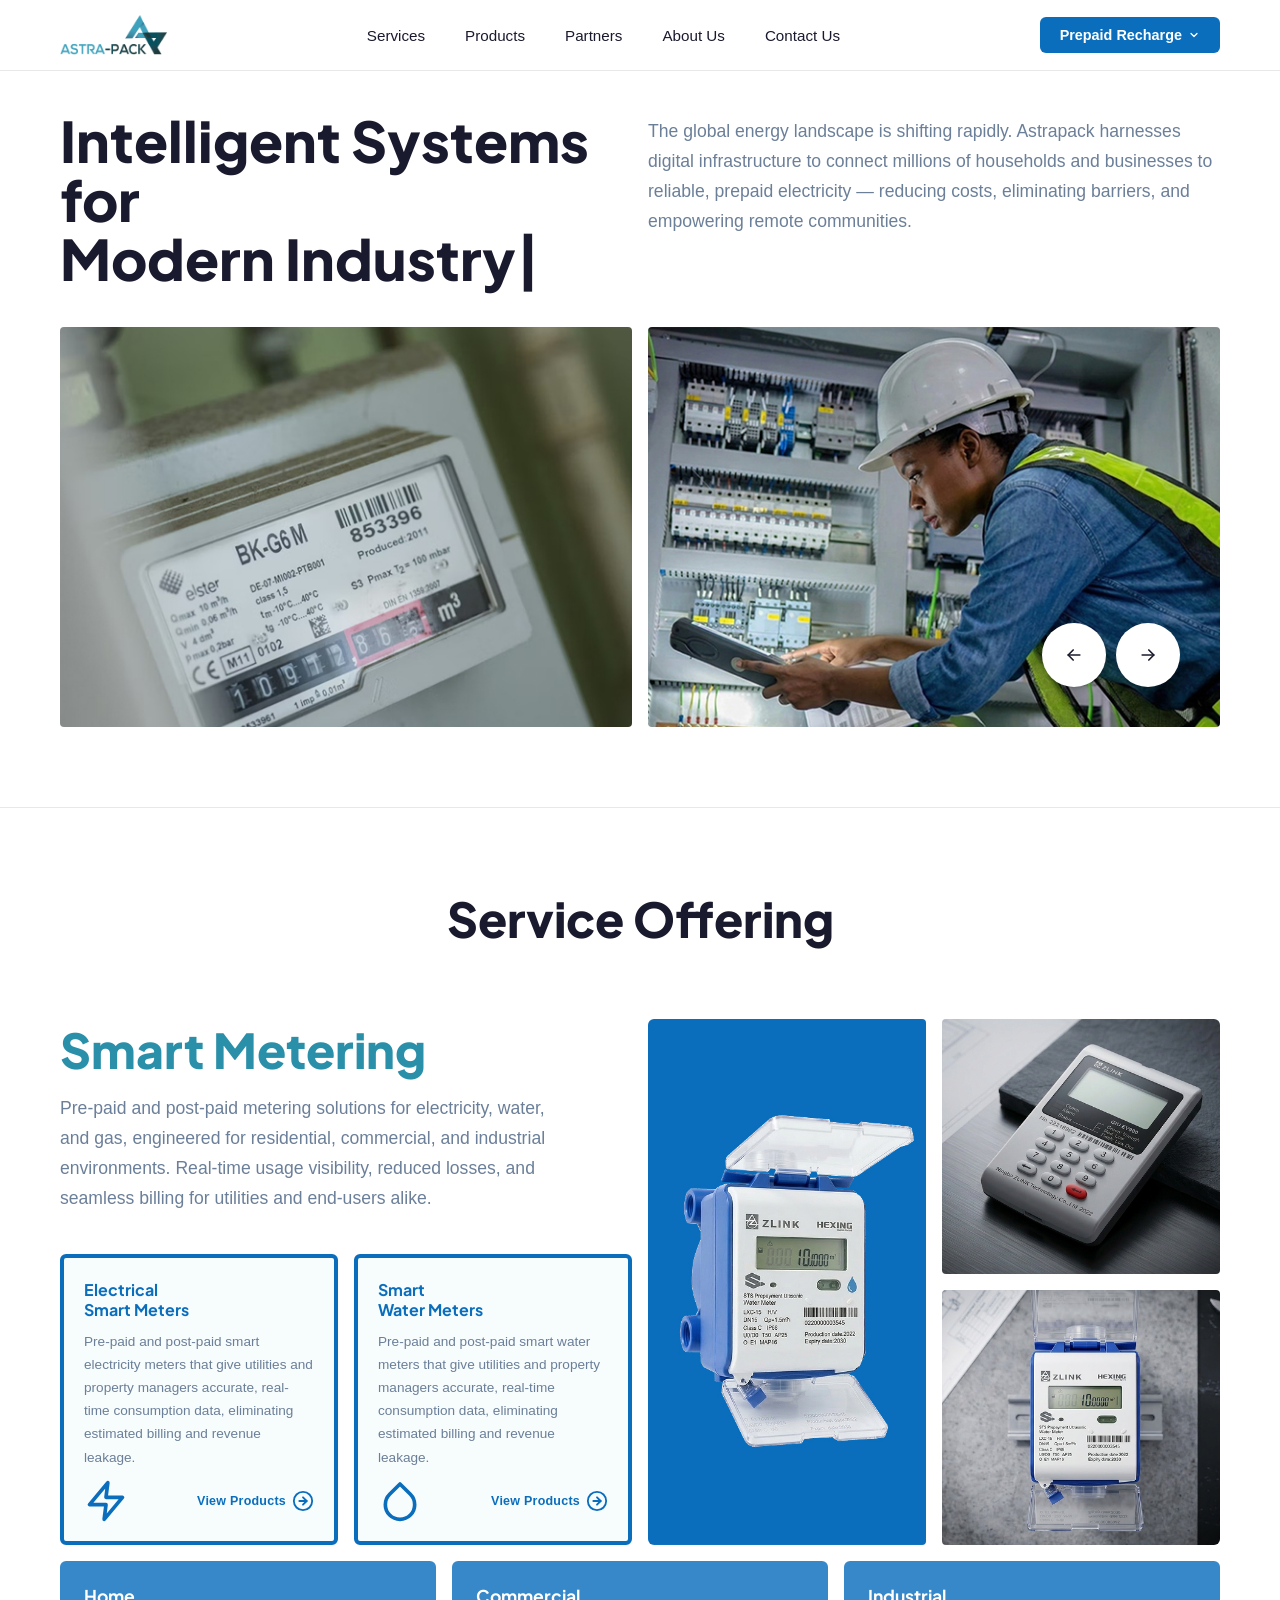
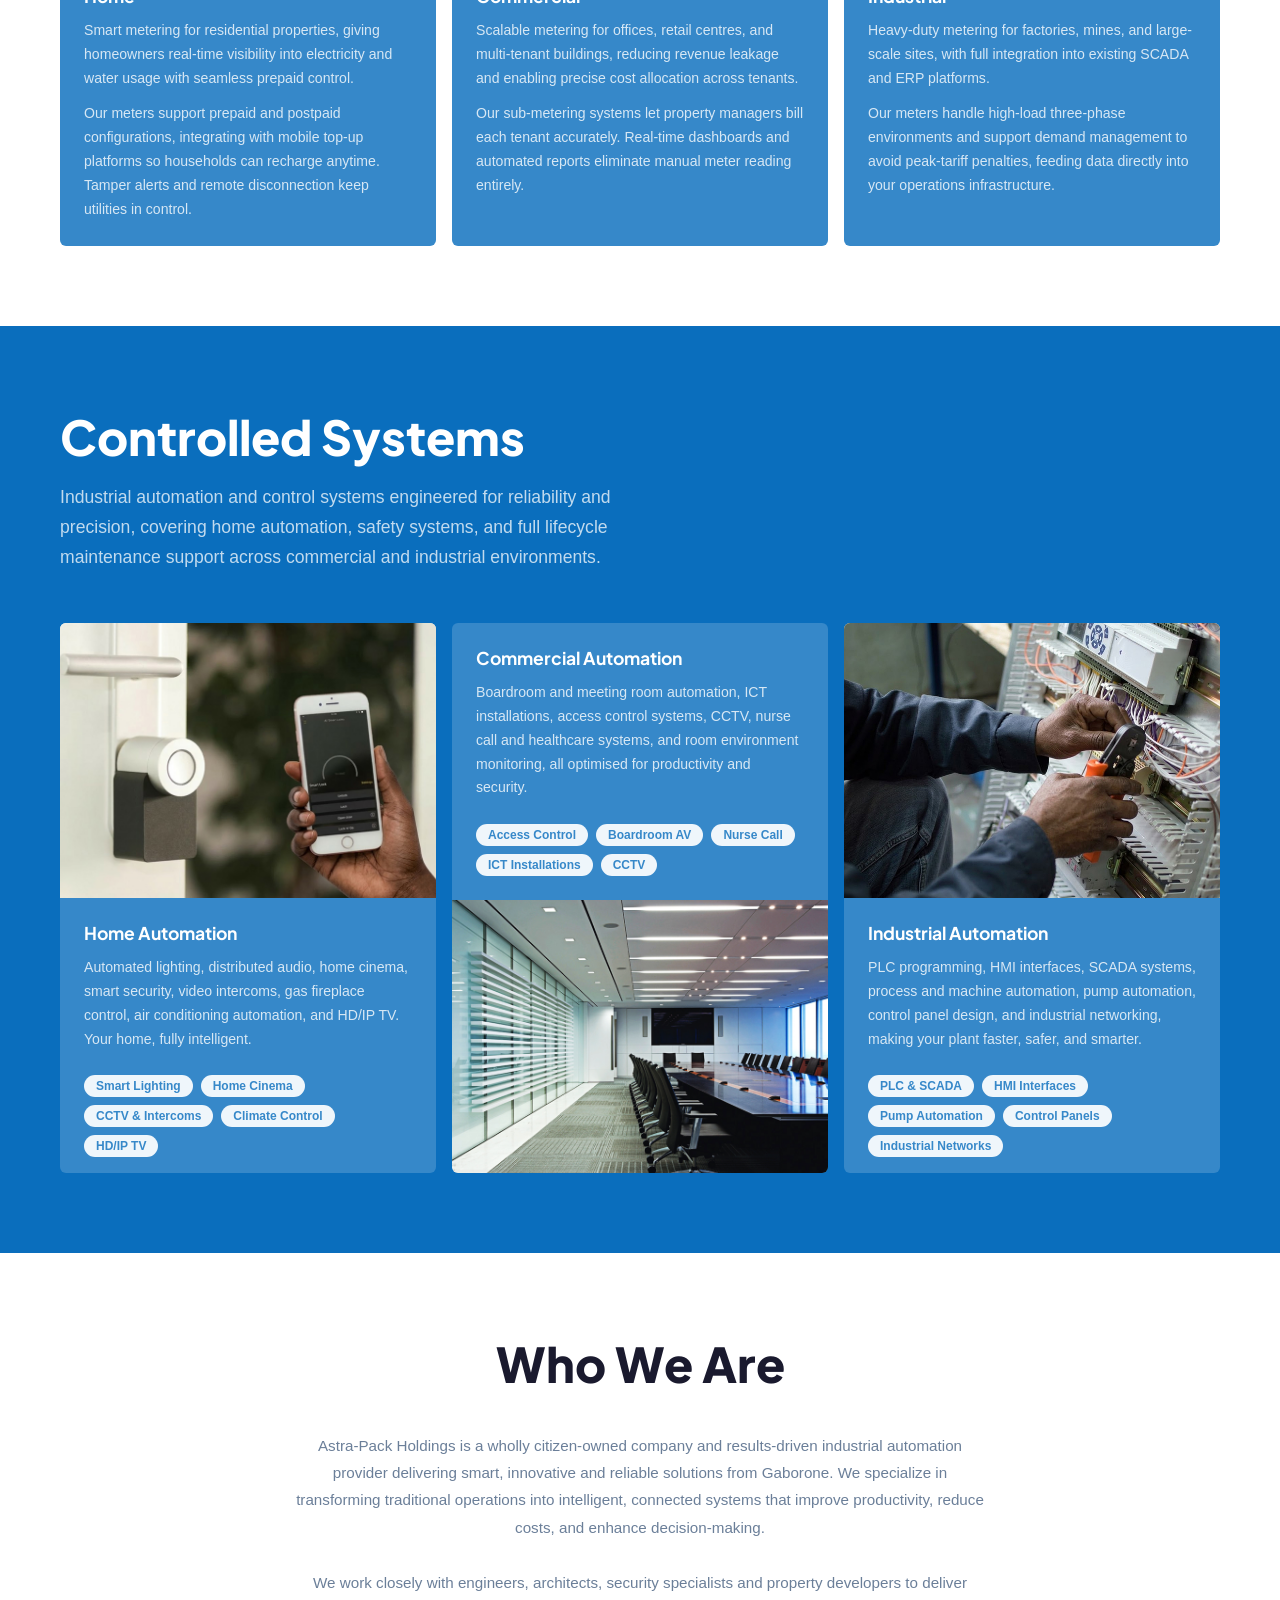
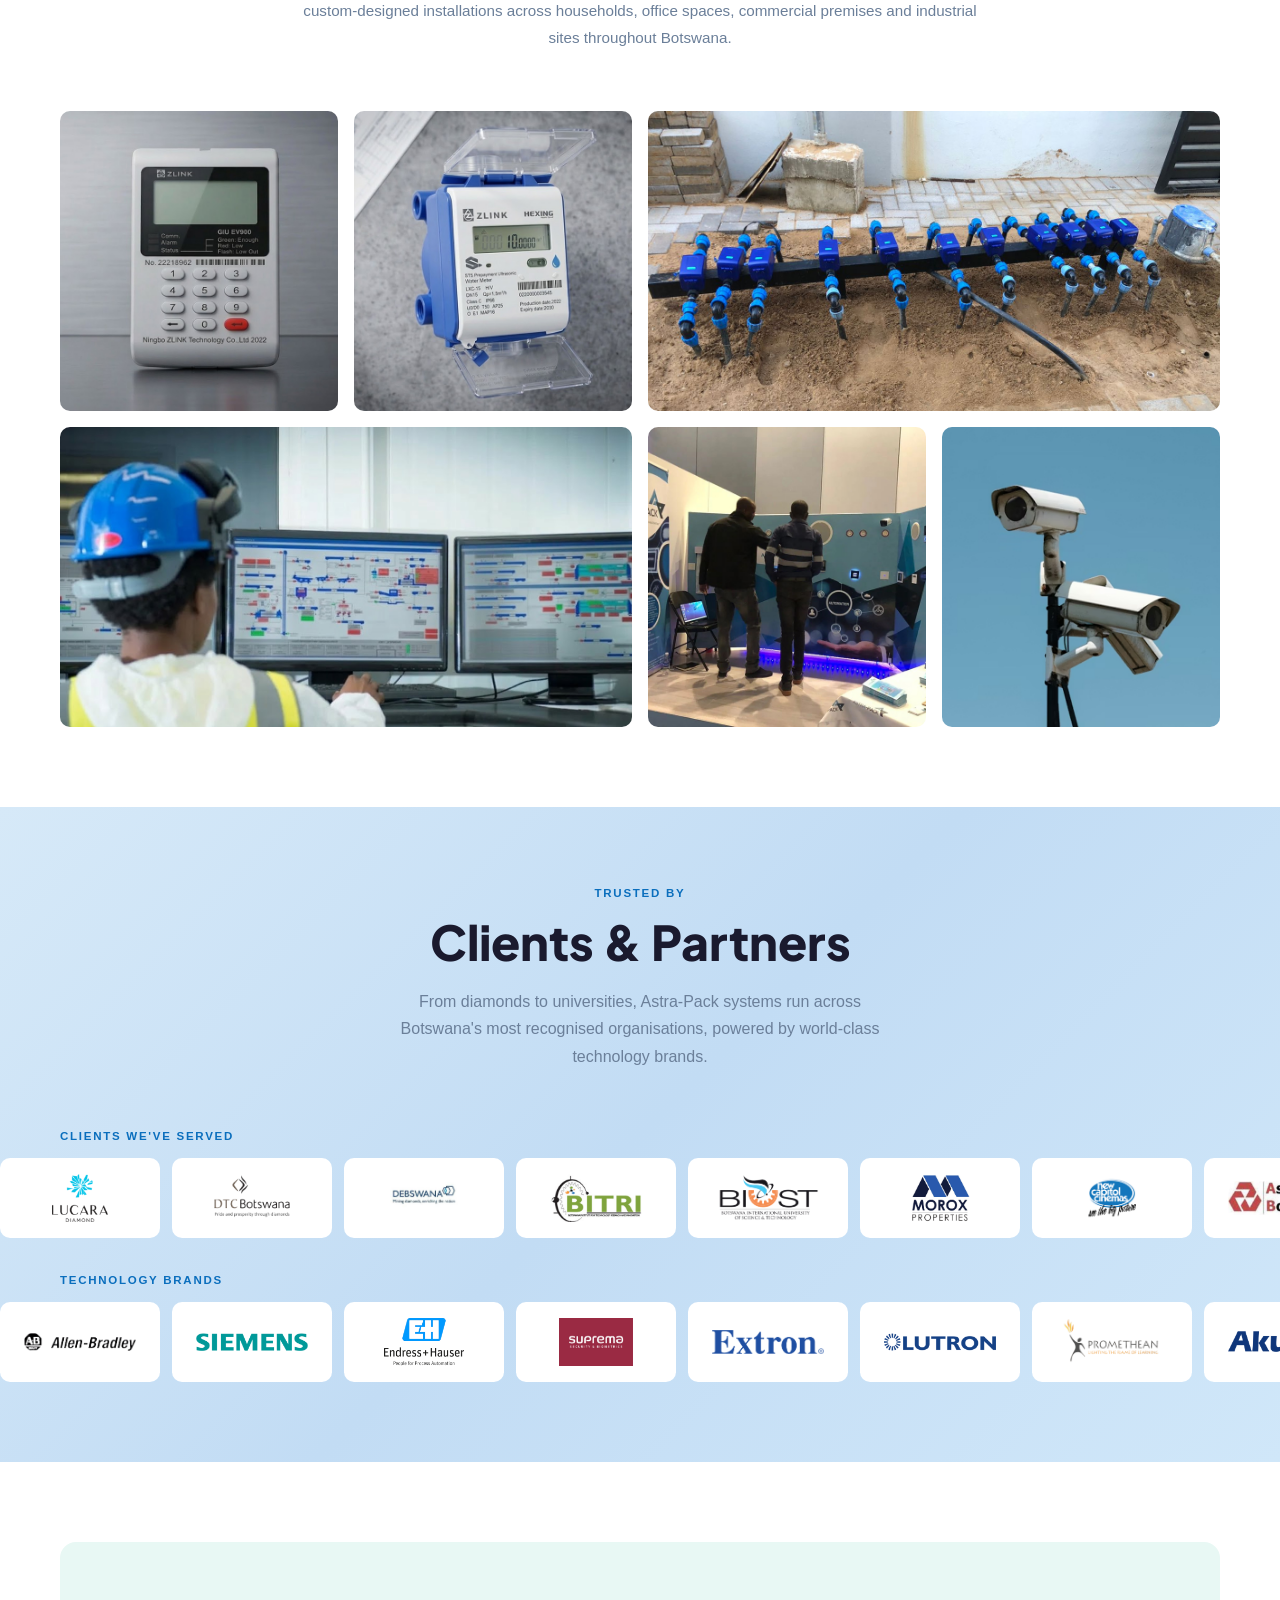
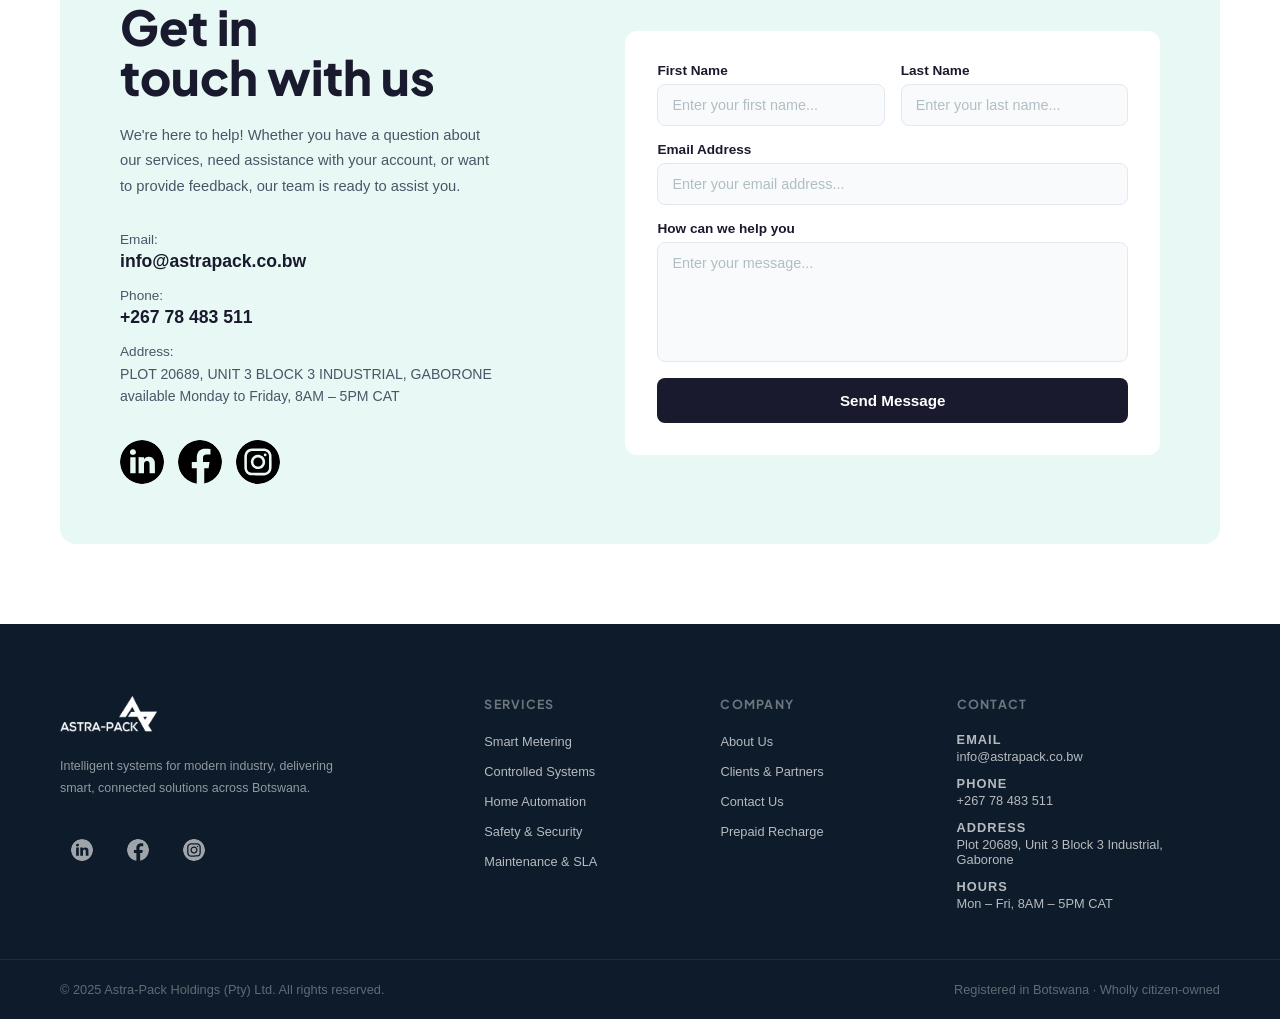
==== commit 1970b933: "added products section" ====
--- a/index.html
+++ b/index.html
@@ -19,13 +19,13 @@
       </div>
       <nav class="nav-links">
         <a href="#services">Services</a>
+        <a href="products.html">Products</a>
         <a href="#partners">Partners</a>
         <a href="#about">About Us</a>
         <a href="#contact">Contact Us</a>
       </nav>
       <div class="prepaid-dropdown">
         <button class="btn-prepaid" id="prepaidBtn" aria-expanded="false">
-          <svg width="14" height="14" viewBox="0 0 24 24" fill="none" stroke="currentColor" stroke-width="2" stroke-linecap="round" stroke-linejoin="round"><polygon points="13 2 3 14 12 14 11 22 21 10 12 10 13 2"/></svg>
           Prepaid Recharge
           <svg class="prepaid-chevron" width="12" height="12" viewBox="0 0 24 24" fill="none" stroke="currentColor" stroke-width="2.5" stroke-linecap="round" stroke-linejoin="round"><polyline points="6 9 12 15 18 9"/></svg>
         </button>
@@ -92,20 +92,26 @@
           <h3 class="service-cat-heading">Smart Metering</h3>
           <p class="service-cat-desc">Pre-paid and post-paid metering solutions for electricity, water, and gas, engineered for residential, commercial, and industrial environments. Real-time usage visibility, reduced losses, and seamless billing for utilities and end-users alike.</p>
           <div class="service-cards">
-            <div class="service-card">
+            <a href="products.html?type=electricity" class="service-card service-card--link" data-product="electrical-meters">
               <h4>Electrical<br>Smart Meters</h4>
               <p>Pre-paid and post-paid smart electricity meters that give utilities and property managers accurate, real-time consumption data, eliminating estimated billing and revenue leakage.</p>
-              <div class="service-card-icon">
-                <svg width="44" height="44" viewBox="0 0 24 24" fill="none" stroke="#0A6EBD" stroke-width="2" stroke-linecap="round" stroke-linejoin="round"><polygon points="13 2 3 14 12 14 11 22 21 10 12 10 13 2"/></svg>
+              <div class="service-card-footer">
+                <div class="service-card-icon">
+                  <svg width="44" height="44" viewBox="0 0 24 24" fill="none" stroke="#0A6EBD" stroke-width="2" stroke-linecap="round" stroke-linejoin="round"><polygon points="13 2 3 14 12 14 11 22 21 10 12 10 13 2"/></svg>
+                </div>
+                <span class="service-card-cta">View Products <svg width="22" height="22" viewBox="0 0 24 24" fill="none" stroke="#0A6EBD" stroke-width="2" stroke-linecap="round" stroke-linejoin="round"><circle cx="12" cy="12" r="10"/><polyline points="12 8 16 12 12 16"/><line x1="8" y1="12" x2="16" y2="12"/></svg></span>
               </div>
-            </div>
-            <div class="service-card">
+            </a>
+            <a href="products.html?type=water" class="service-card service-card--link" data-product="water-meters">
               <h4>Smart<br>Water Meters</h4>
               <p>Pre-paid and post-paid smart water meters that give utilities and property managers accurate, real-time consumption data, eliminating estimated billing and revenue leakage.</p>
-              <div class="service-card-icon">
-                <svg width="44" height="44" viewBox="0 0 24 24" fill="none" stroke="#0A6EBD" stroke-width="2" stroke-linecap="round" stroke-linejoin="round"><path d="M12 2.69l5.66 5.66a8 8 0 1 1-11.31 0z"/></svg>
+              <div class="service-card-footer">
+                <div class="service-card-icon">
+                  <svg width="44" height="44" viewBox="0 0 24 24" fill="none" stroke="#0A6EBD" stroke-width="2" stroke-linecap="round" stroke-linejoin="round"><path d="M12 2.69l5.66 5.66a8 8 0 1 1-11.31 0z"/></svg>
+                </div>
+                <span class="service-card-cta">View Products <svg width="22" height="22" viewBox="0 0 24 24" fill="none" stroke="#0A6EBD" stroke-width="2" stroke-linecap="round" stroke-linejoin="round"><circle cx="12" cy="12" r="10"/><polyline points="12 8 16 12 12 16"/><line x1="8" y1="12" x2="16" y2="12"/></svg></span>
               </div>
-            </div>
+            </a>
           </div>
         </div>
         <div class="color-mosaic mosaic-a">
--- a/style.css
+++ b/style.css
@@ -445,9 +445,44 @@
   flex: 1;
 }
 
+.service-card-footer {
+  display: flex;
+  align-items: center;
+  justify-content: space-between;
+  margin-top: auto;
+}
+
 .service-card-icon {
-  margin-top: 4px;
-}
+  line-height: 0;
+}
+
+.service-card-cta {
+  display: inline-flex;
+  align-items: center;
+  gap: 6px;
+  font-size: 0.78rem;
+  font-weight: 700;
+  color: #0A6EBD;
+  letter-spacing: 0.02em;
+}
+
+a.service-card--link {
+  text-decoration: none;
+  cursor: pointer;
+  transition: transform 0.2s ease, box-shadow 0.2s ease, background 0.2s ease;
+  position: relative;
+}
+
+a.service-card--link:hover {
+  transform: translateY(-4px);
+  box-shadow: 0 8px 24px rgba(10, 110, 189, 0.15);
+  background: #eaf5fb;
+}
+
+a.service-card--link:hover h4 {
+  color: #0A6EBD;
+}
+
 
 /* Color mosaic */
 .color-mosaic {
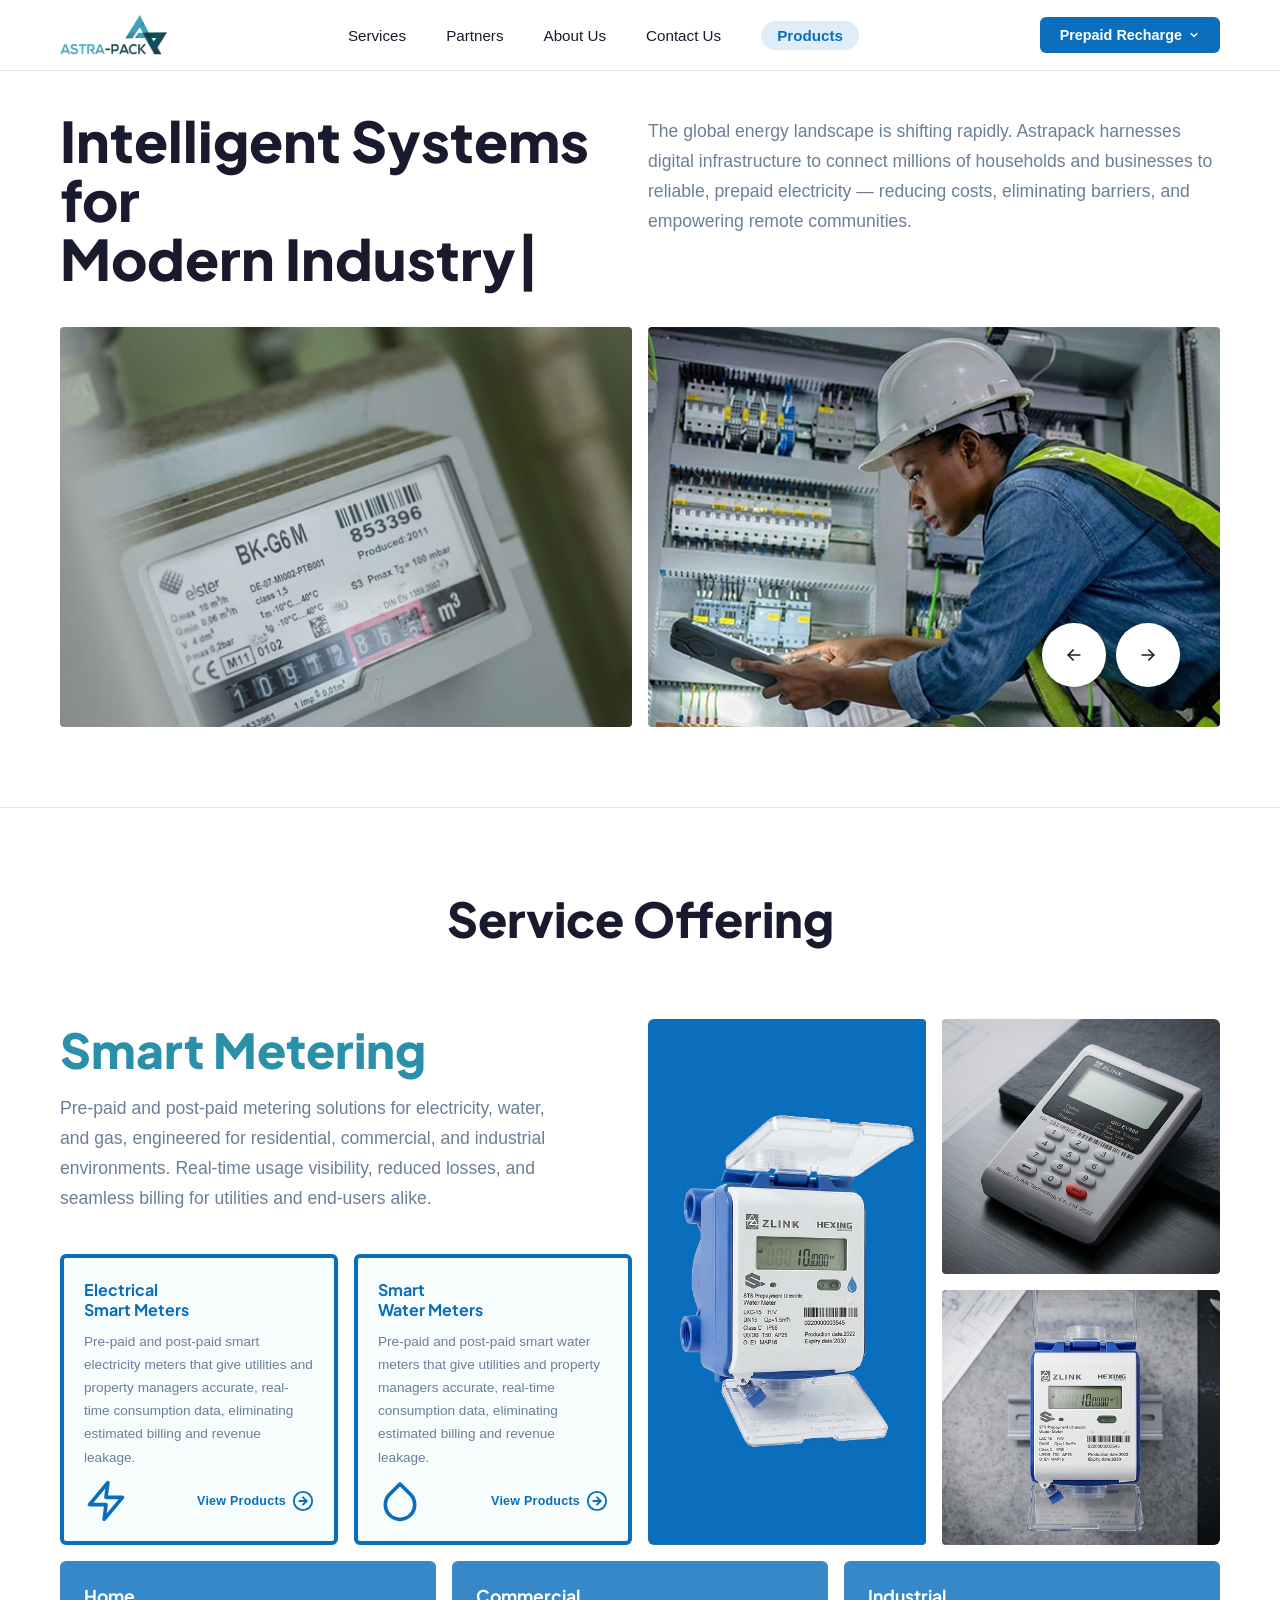
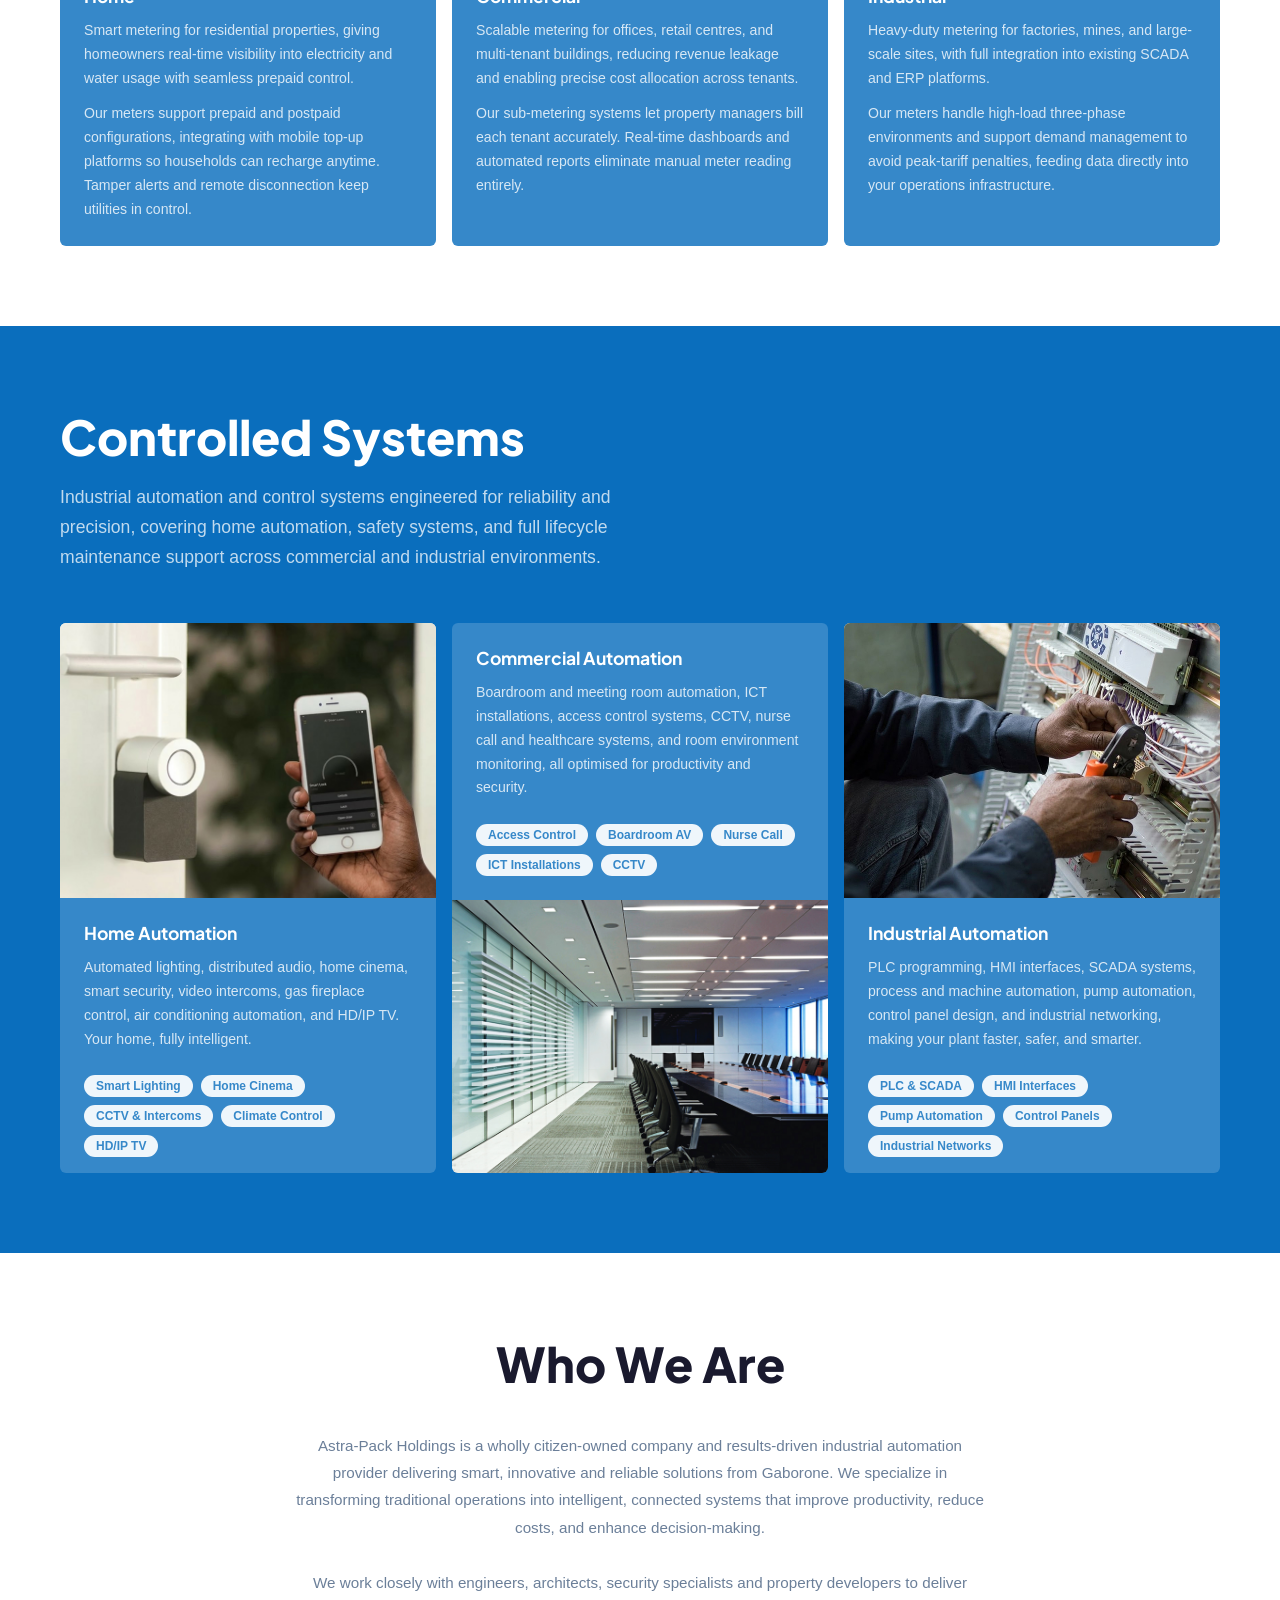
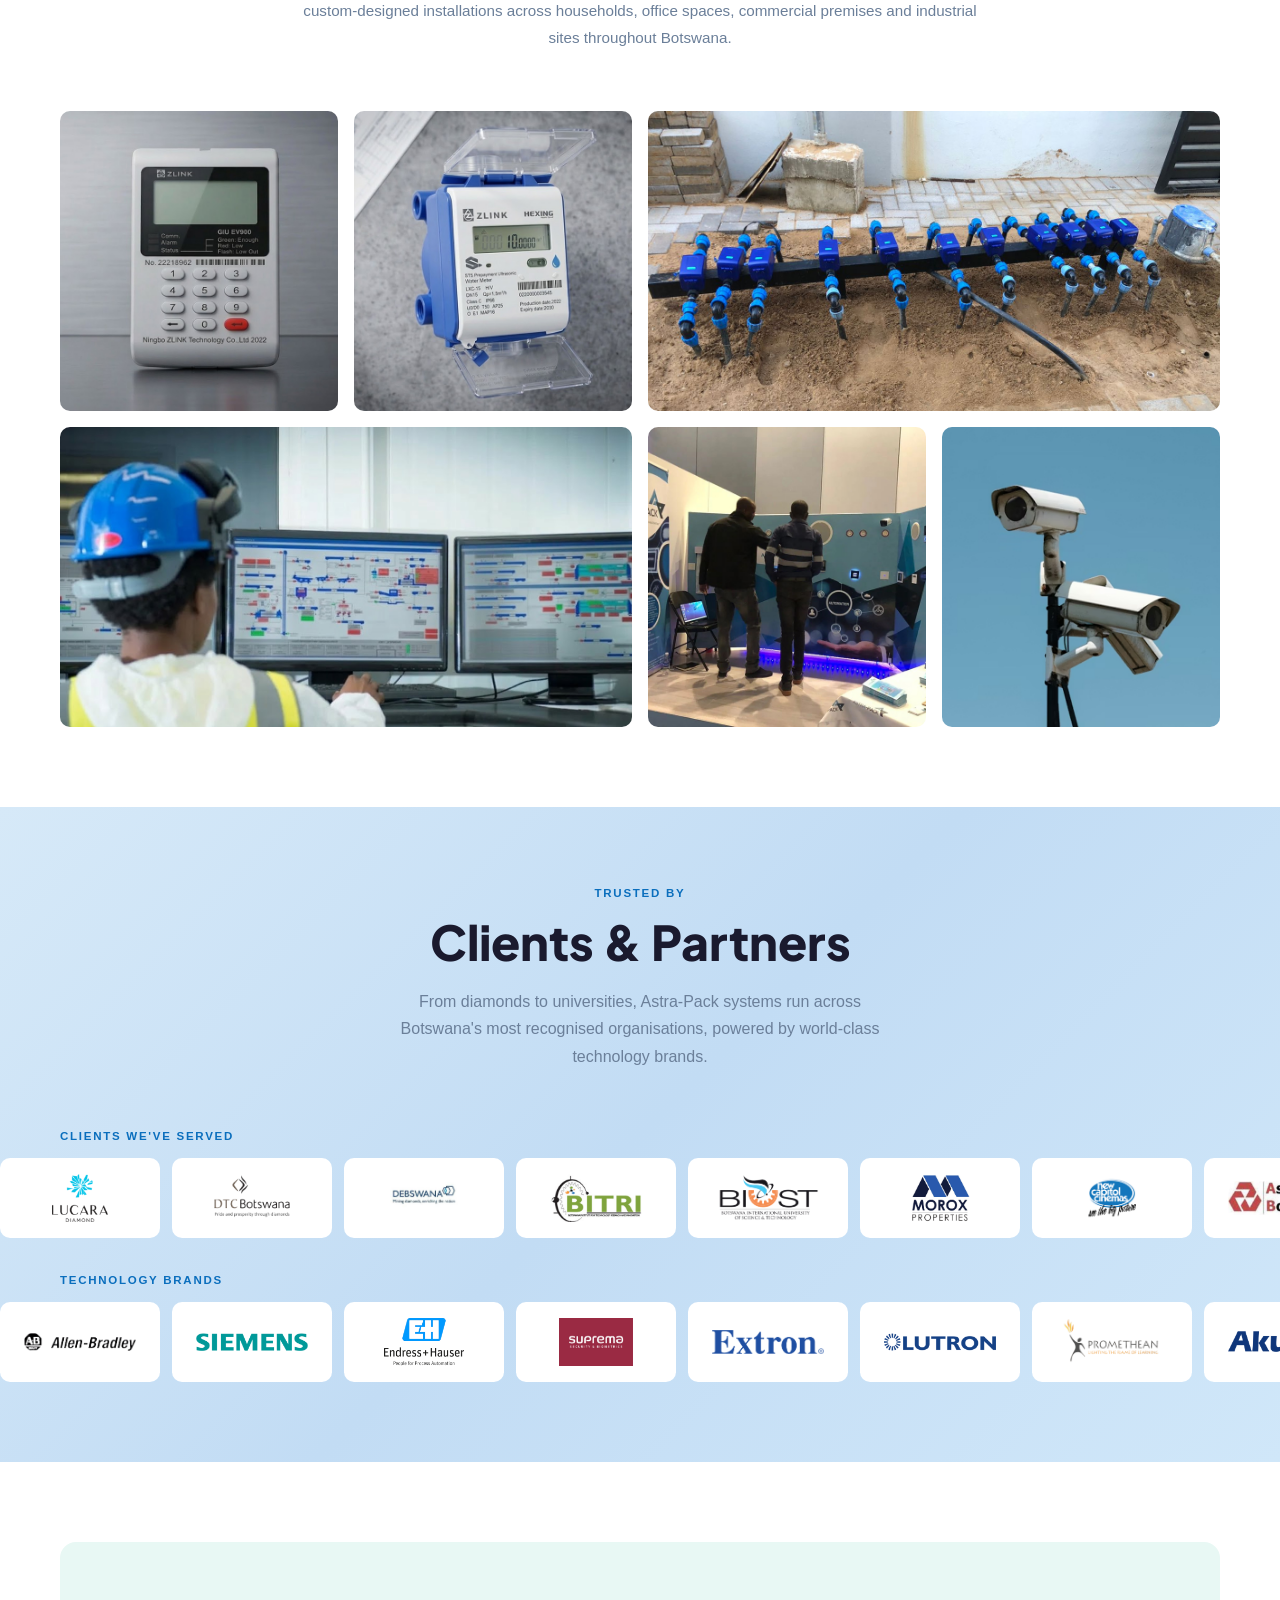
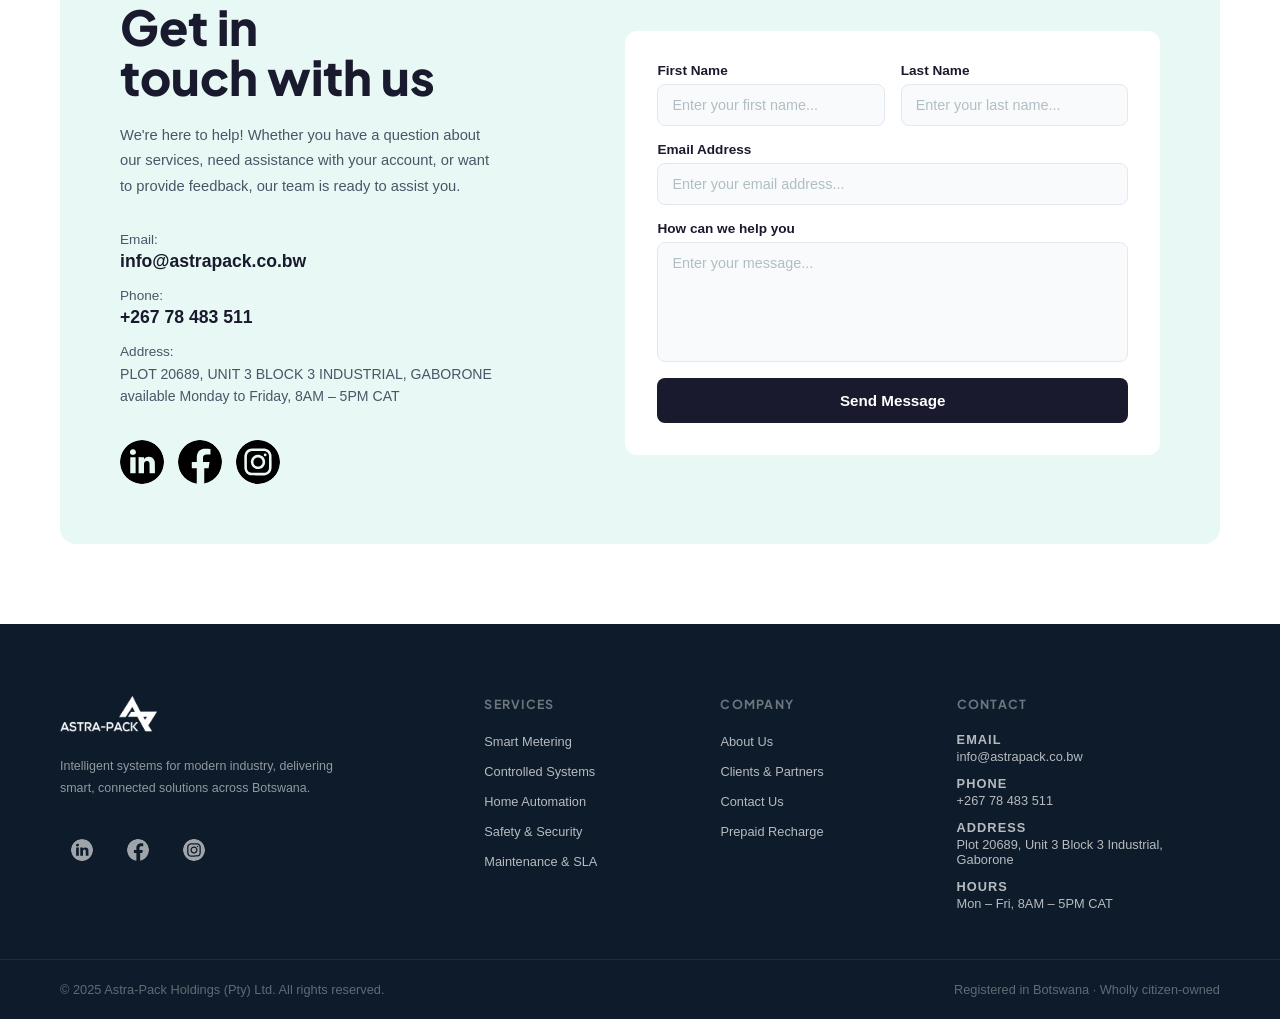
==== commit 06cba322: "built product page" ====
--- a/index.html
+++ b/index.html
@@ -15,14 +15,16 @@
   <header class="nav">
     <div class="nav-inner">
       <div class="logo">
-        <img src="logos/Astra-Pack Holdings Logo.png" alt="Astra-Pack Holdings" class="logo-img" />
+        <a href="index.html">
+          <img src="logos/Astra-Pack Holdings Logo.png" alt="Astra-Pack Holdings" class="logo-img" />
+        </a>
       </div>
       <nav class="nav-links">
         <a href="#services">Services</a>
-        <a href="products.html">Products</a>
         <a href="#partners">Partners</a>
         <a href="#about">About Us</a>
         <a href="#contact">Contact Us</a>
+        <a href="products.html" class="nav-products-pill">Products</a>
       </nav>
       <div class="prepaid-dropdown">
         <button class="btn-prepaid" id="prepaidBtn" aria-expanded="false">
@@ -247,7 +249,6 @@
           <div class="logo-pill"><img src="logos/DLG.png" alt="DLG" /></div>
           <div class="logo-pill"><img src="logos/Ramalepa.png" alt="Ramalepa" /></div>
           <div class="logo-pill"><img src="logos/VFS Global.png" alt="VFS Global" /></div>
-          <div class="logo-pill"><img src="logos/RCI.png" alt="RCI" /></div>
           <!-- duplicate for seamless loop -->
           <div class="logo-pill"><img src="logos/Lucara.png" alt="Lucara" /></div>
           <div class="logo-pill"><img src="logos/DTC.png" alt="DTC Botswana" /></div>
@@ -261,7 +262,6 @@
           <div class="logo-pill"><img src="logos/DLG.png" alt="DLG" /></div>
           <div class="logo-pill"><img src="logos/Ramalepa.png" alt="Ramalepa" /></div>
           <div class="logo-pill"><img src="logos/VFS Global.png" alt="VFS Global" /></div>
-          <div class="logo-pill"><img src="logos/RCI.png" alt="RCI" /></div>
         </div>
       </div>
     </div>
@@ -281,6 +281,7 @@
           <div class="logo-pill"><img src="logos/Room Alert.png" alt="Room Alert" /></div>
           <div class="logo-pill"><img src="logos/Honeywell.png" alt="Honeywell" /></div>
           <div class="logo-pill"><img src="logos/Teams.png" alt="Teams" /></div>
+          <div class="logo-pill"><img src="logos/RCI.png" alt="RCI" /></div>
           <!-- duplicate for seamless loop -->
           <div class="logo-pill"><img src="logos/Allen bradley.png" alt="Allen Bradley" /></div>
           <div class="logo-pill"><img src="logos/SIEMENS.png" alt="Siemens" /></div>
@@ -293,6 +294,7 @@
           <div class="logo-pill"><img src="logos/Room Alert.png" alt="Room Alert" /></div>
           <div class="logo-pill"><img src="logos/Honeywell.png" alt="Honeywell" /></div>
           <div class="logo-pill"><img src="logos/Teams.png" alt="Teams" /></div>
+          <div class="logo-pill"><img src="logos/RCI.png" alt="RCI" /></div>
         </div>
       </div>
     </div>
--- a/style.css
+++ b/style.css
@@ -38,6 +38,11 @@
   align-items: center;
 }
 
+.logo a {
+  display: block;
+  line-height: 0;
+}
+
 .logo-img {
   height: 40px;
   width: auto;
@@ -47,6 +52,7 @@
   display: flex;
   gap: 40px;
   justify-content: center;
+  align-items: center;
 }
 
 .prepaid-dropdown {
@@ -161,6 +167,30 @@
   color: #1a3a6b;
 }
 
+.nav-products-pill {
+  background: #deedf8;
+  color: #0A6EBD !important;
+  border-radius: 20px;
+  padding: 6px 16px !important;
+  font-weight: 700 !important;
+  transition: background 0.2s !important;
+}
+
+.nav-products-pill:hover {
+  background: #c8dff3 !important;
+  color: #0A6EBD !important;
+}
+
+.nav-products-pill.nav-active {
+  background: #0A6EBD !important;
+  color: #fff !important;
+}
+
+.nav-products-pill.nav-active:hover {
+  background: #085a9a !important;
+  color: #fff !important;
+}
+
 /* ── HERO ── */
 .hero {
   padding: 40px 60px 80px;
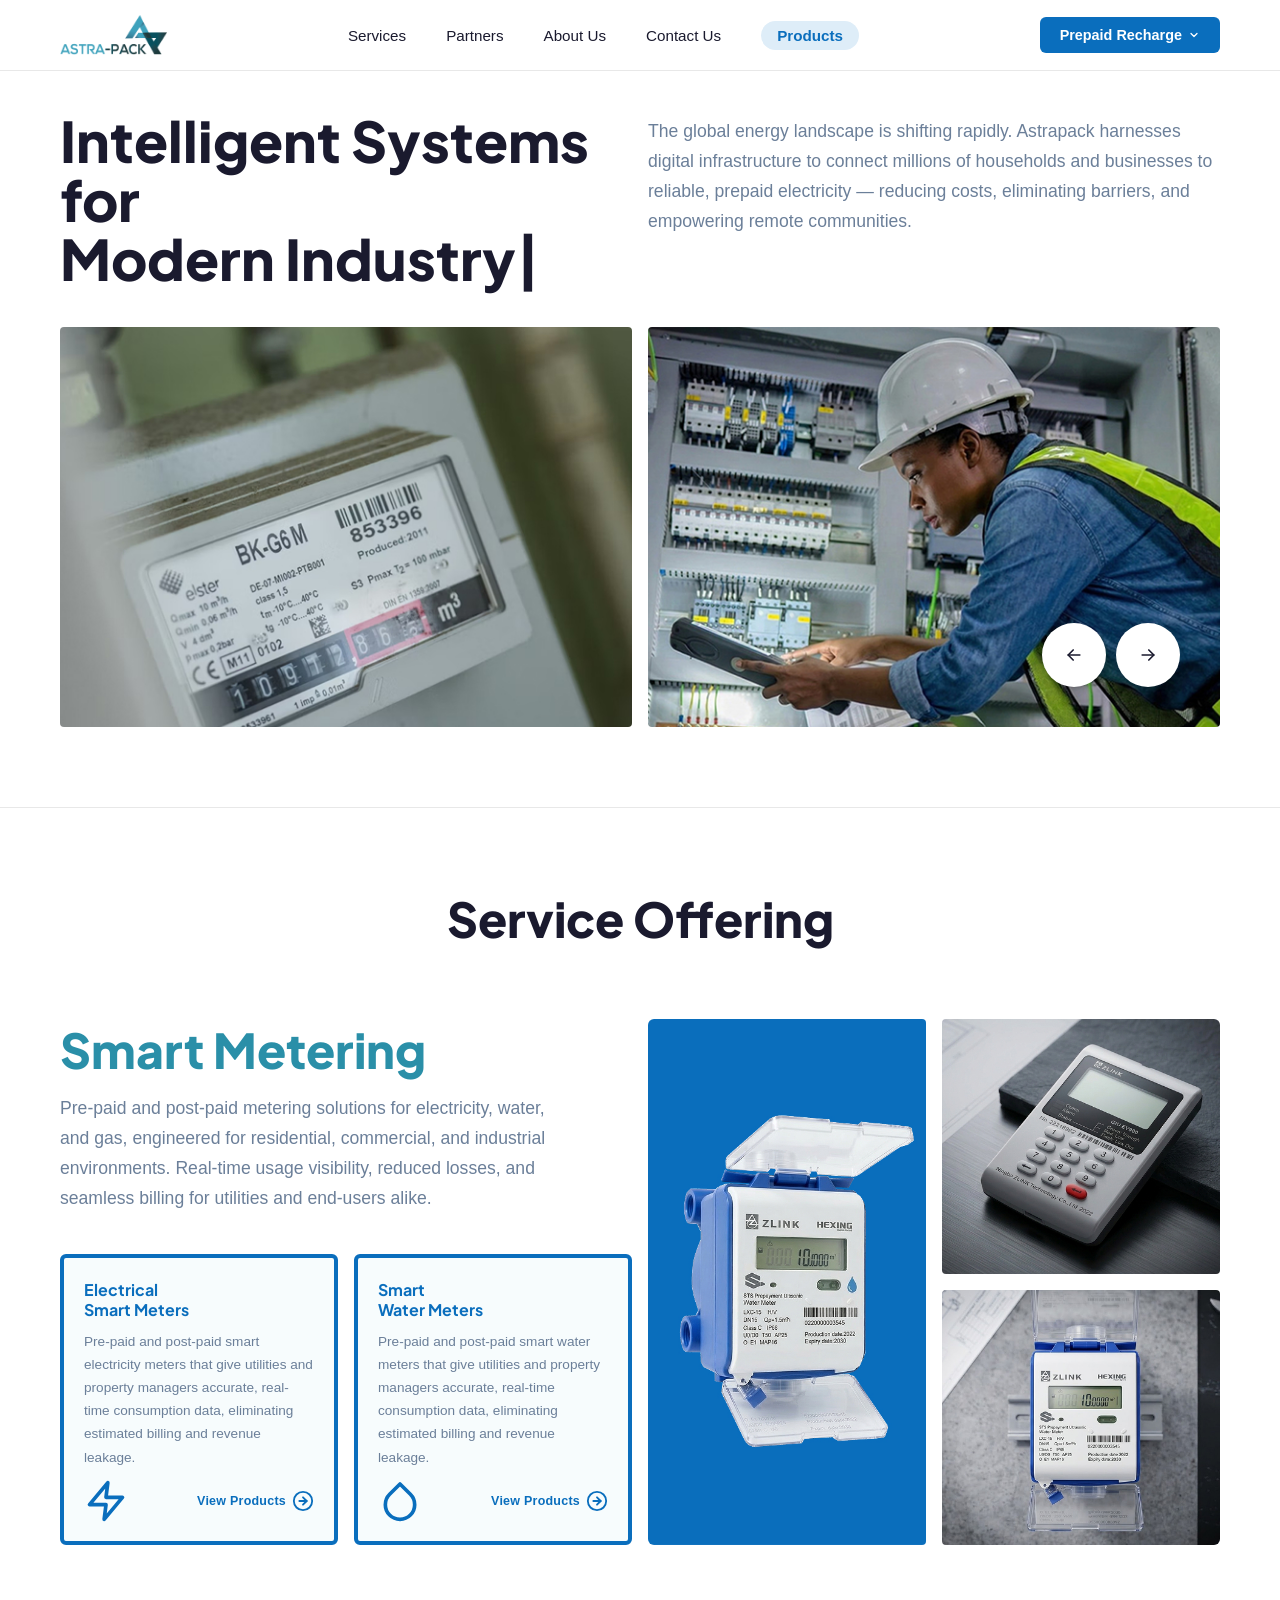
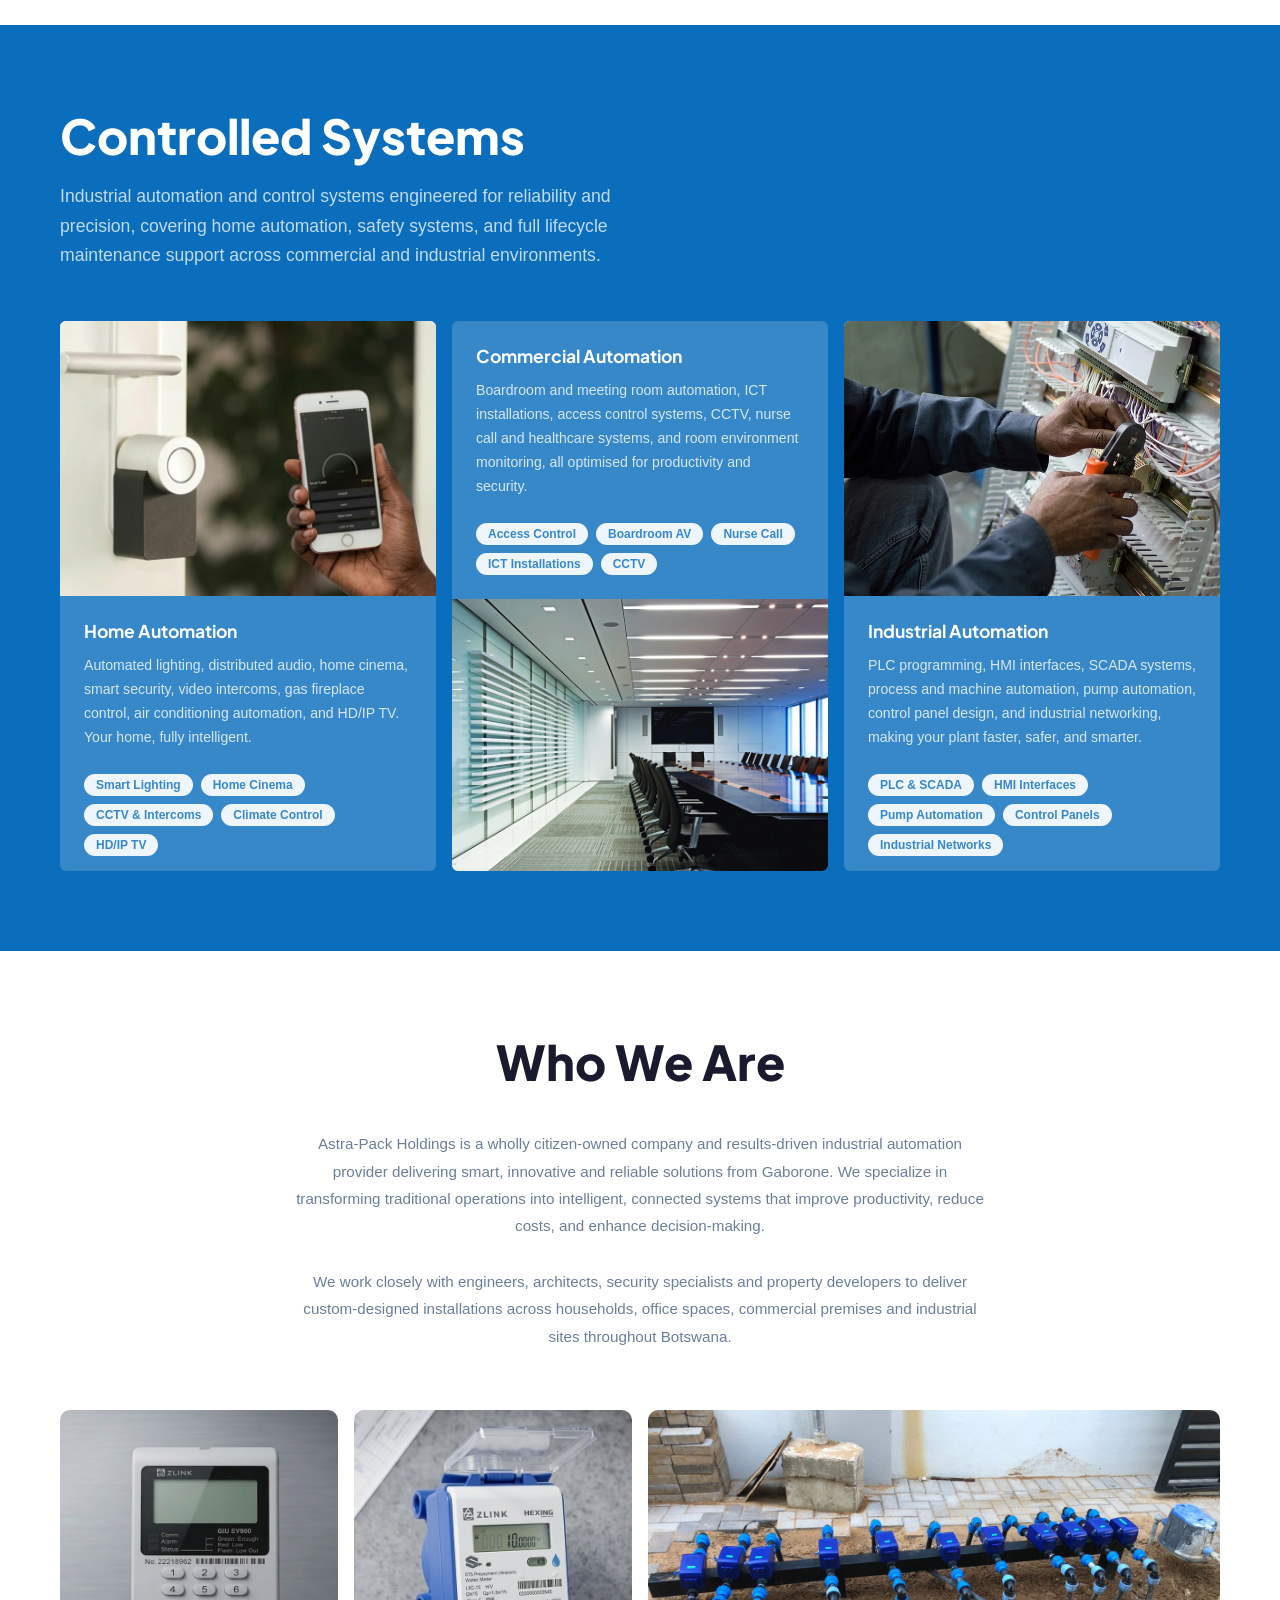
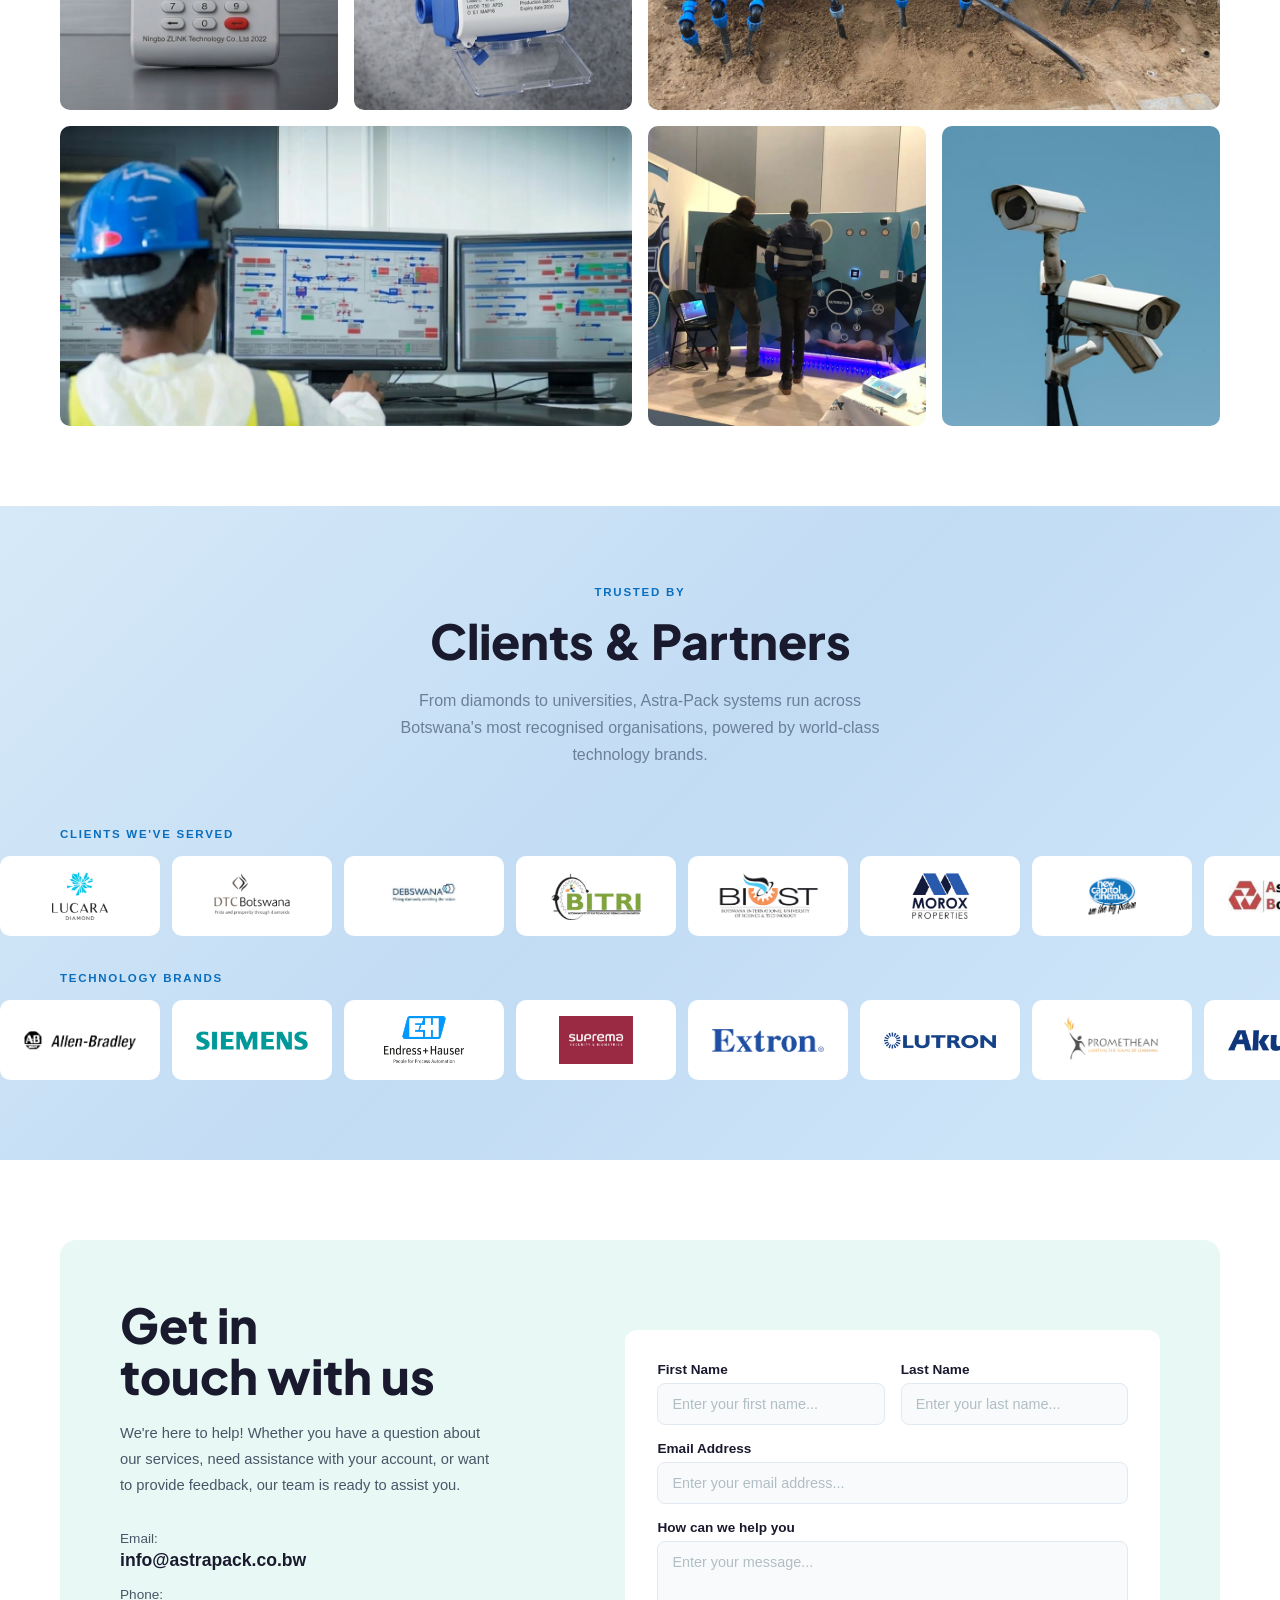
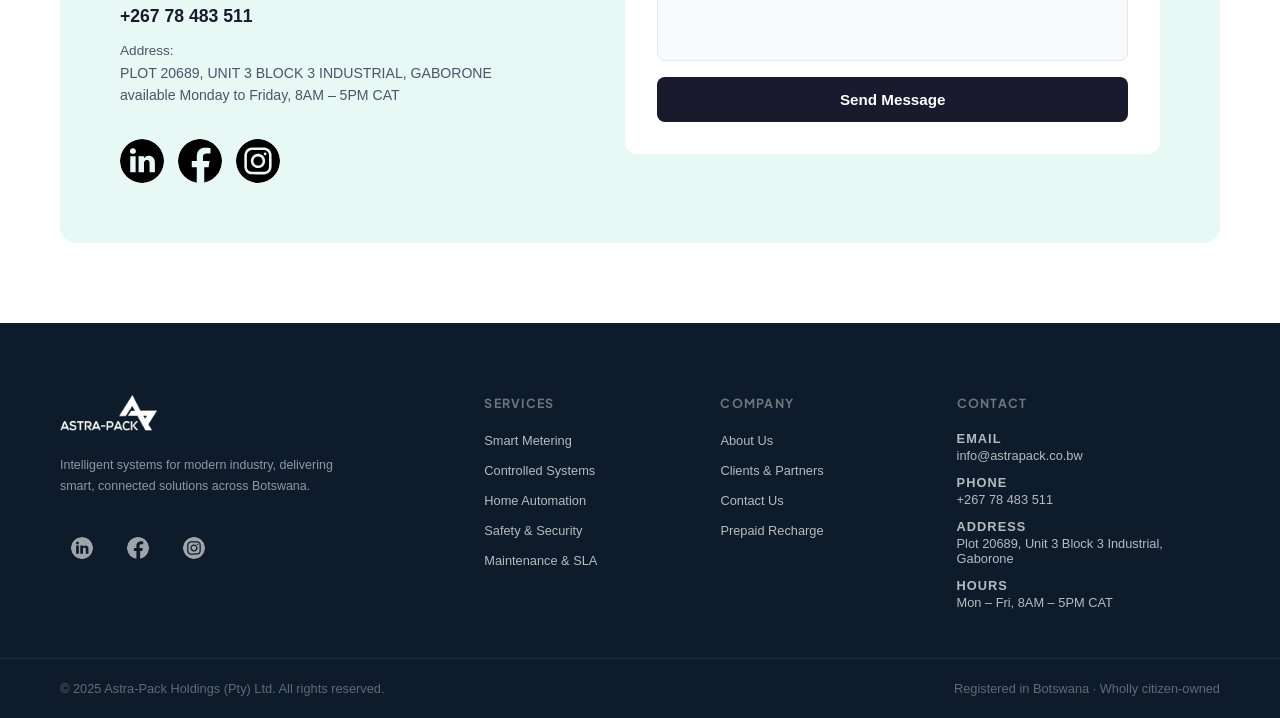
==== commit 4ab82835: "removed home, comercial, industrial section under smart metering" ====
--- a/index.html
+++ b/index.html
@@ -32,7 +32,7 @@
           <svg class="prepaid-chevron" width="12" height="12" viewBox="0 0 24 24" fill="none" stroke="currentColor" stroke-width="2.5" stroke-linecap="round" stroke-linejoin="round"><polyline points="6 9 12 15 18 9"/></svg>
         </button>
         <div class="prepaid-menu" id="prepaidMenu">
-          <a href="#" class="prepaid-option">
+          <a href="#" class="prepaid-option" data-type="electricity">
             <span class="prepaid-icon prepaid-icon--elec">
               <svg width="18" height="18" viewBox="0 0 24 24" fill="none" stroke="currentColor" stroke-width="2" stroke-linecap="round" stroke-linejoin="round"><polygon points="13 2 3 14 12 14 11 22 21 10 12 10 13 2"/></svg>
             </span>
@@ -41,7 +41,7 @@
               <span>Buy a prepaid electricity token</span>
             </span>
           </a>
-          <a href="#" class="prepaid-option">
+          <a href="#" class="prepaid-option" data-type="water">
             <span class="prepaid-icon prepaid-icon--water">
               <svg width="18" height="18" viewBox="0 0 24 24" fill="none" stroke="currentColor" stroke-width="2" stroke-linecap="round" stroke-linejoin="round"><path d="M12 2.69l5.66 5.66a8 8 0 1 1-11.31 0z"/></svg>
             </span>
@@ -52,6 +52,11 @@
           </a>
         </div>
       </div>
+      <button class="nav-hamburger" id="navHamburger" aria-label="Toggle menu" aria-expanded="false">
+        <span></span>
+        <span></span>
+        <span></span>
+      </button>
     </div>
   </header>
 
@@ -123,29 +128,6 @@
         </div>
       </div>
 
-      <div class="controlled-cards">
-        <div class="ctrl-card">
-          <div class="ctrl-card-body">
-            <h4>Home</h4>
-            <p>Smart metering for residential properties, giving homeowners real-time visibility into electricity and water usage with seamless prepaid control.</p>
-            <p>Our meters support prepaid and postpaid configurations, integrating with mobile top-up platforms so households can recharge anytime. Tamper alerts and remote disconnection keep utilities in control.</p>
-          </div>
-        </div>
-        <div class="ctrl-card ctrl-card--inverse">
-          <div class="ctrl-card-body">
-            <h4>Commercial</h4>
-            <p>Scalable metering for offices, retail centres, and multi-tenant buildings, reducing revenue leakage and enabling precise cost allocation across tenants.</p>
-            <p>Our sub-metering systems let property managers bill each tenant accurately. Real-time dashboards and automated reports eliminate manual meter reading entirely.</p>
-          </div>
-        </div>
-        <div class="ctrl-card">
-          <div class="ctrl-card-body">
-            <h4>Industrial</h4>
-            <p>Heavy-duty metering for factories, mines, and large-scale sites, with full integration into existing SCADA and ERP platforms.</p>
-            <p>Our meters handle high-load three-phase environments and support demand management to avoid peak-tariff penalties, feeding data directly into your operations infrastructure.</p>
-          </div>
-        </div>
-      </div>
 
     </div>
   </section>
--- a/style.css
+++ b/style.css
@@ -1,3 +1,7 @@
+html, body {
+  overflow-x: hidden;
+}
+
 html {
   scroll-behavior: smooth;
 }
@@ -1556,3 +1560,294 @@
   font-size: 0.8rem;
   color: rgba(255, 255, 255, 0.35);
 }
+
+/* ── HAMBURGER BUTTON ── */
+.nav-hamburger {
+  display: none;
+  flex-direction: column;
+  justify-content: center;
+  align-items: center;
+  gap: 5px;
+  width: 40px;
+  height: 40px;
+  background: none;
+  border: none;
+  cursor: pointer;
+  padding: 4px;
+  flex-shrink: 0;
+}
+
+.nav-hamburger span {
+  display: block;
+  width: 22px;
+  height: 2px;
+  background: #0d1b2a;
+  border-radius: 2px;
+  transition: transform 0.25s ease, opacity 0.2s ease;
+}
+
+.nav-hamburger[aria-expanded="true"] span:nth-child(1) {
+  transform: translateY(7px) rotate(45deg);
+}
+.nav-hamburger[aria-expanded="true"] span:nth-child(2) {
+  opacity: 0;
+}
+.nav-hamburger[aria-expanded="true"] span:nth-child(3) {
+  transform: translateY(-7px) rotate(-45deg);
+}
+
+/* ── MOBILE ≤767px ── */
+@media (max-width: 767px) {
+
+  .nav {
+    padding: 0 20px;
+  }
+
+  .nav-inner {
+    grid-template-columns: auto 1fr auto auto;
+    gap: 0 10px;
+  }
+
+  .nav-hamburger {
+    display: flex;
+  }
+
+  .nav-links {
+    display: none;
+    position: fixed;
+    top: 70px;
+    left: 0;
+    right: 0;
+    background: #fff;
+    flex-direction: column;
+    align-items: stretch;
+    padding: 8px 0 16px;
+    box-shadow: 0 8px 24px rgba(0,0,0,0.12);
+    z-index: 999;
+    gap: 0;
+  }
+
+  .nav-links.open {
+    display: flex;
+  }
+
+  .nav-links a {
+    padding: 13px 24px;
+    font-size: 0.95rem;
+    border-bottom: 1px solid #f0f4f8;
+  }
+
+  .nav-links a:last-child {
+    border-bottom: none;
+  }
+
+  .nav-products-pill {
+    border-radius: 0 !important;
+    padding: 13px 24px !important;
+    background: #eef6fc !important;
+    color: #0A6EBD !important;
+  }
+
+  .nav-products-pill.nav-active {
+    background: #e0f0fa !important;
+    color: #0A6EBD !important;
+  }
+
+  .btn-prepaid {
+    font-size: 0.72rem;
+    padding: 7px 10px;
+    white-space: nowrap;
+  }
+
+  .btn-prepaid .prepaid-chevron {
+    display: none;
+  }
+
+  /* HERO */
+  .hero {
+    padding: 32px 20px 32px;
+  }
+
+  .hero-top {
+    flex-direction: column;
+    gap: 12px;
+    margin-bottom: 16px;
+  }
+
+  .hero-heading h1 {
+    font-size: 2.2rem;
+  }
+
+  .hero-desc {
+    min-height: 0 !important;
+  }
+
+  .hero-desc p {
+    font-size: 0.95rem;
+  }
+
+  .hero-images {
+    grid-template-columns: 1fr;
+  }
+
+  .hero-images .grey-box.tall {
+    min-height: 220px;
+  }
+
+  .hero-box-2 {
+    display: none;
+  }
+
+  /* SERVICES */
+  .services {
+    padding: 48px 20px;
+  }
+
+  .services-title {
+    font-size: 2rem;
+    margin-bottom: 36px;
+  }
+
+  .service-row {
+    grid-template-columns: 1fr;
+    min-height: auto;
+    margin-bottom: 32px;
+  }
+
+  .color-mosaic {
+    display: none;
+  }
+
+  .service-cat-heading {
+    font-size: 2rem;
+  }
+
+  .service-cat-desc {
+    max-width: 100%;
+    margin-bottom: 24px;
+  }
+
+  .service-cards {
+    grid-template-columns: 1fr;
+  }
+
+  .services-inner .controlled-cards {
+    grid-template-columns: 1fr;
+  }
+
+  /* CONTROLLED SYSTEMS */
+  .controlled {
+    padding: 48px 20px;
+  }
+
+  .controlled-heading {
+    font-size: 2rem;
+  }
+
+  .controlled-desc {
+    font-size: 0.95rem;
+    max-width: 100%;
+    margin-bottom: 32px;
+  }
+
+  .controlled-cards {
+    grid-template-columns: 1fr;
+  }
+
+  .ctrl-card {
+    height: auto;
+  }
+
+  .ctrl-card--inverse {
+    flex-direction: column;
+  }
+
+  .ctrl-img-placeholder {
+    height: 200px;
+    width: 100%;
+  }
+
+  /* WHO WE ARE */
+  .who {
+    padding: 48px 20px;
+  }
+
+  .who-title {
+    font-size: 2rem;
+  }
+
+  .who-header {
+    margin-bottom: 0;
+  }
+
+  .who-grid-new {
+    display: none;
+  }
+
+  /* PARTNERS */
+  .partners {
+    padding: 48px 0;
+  }
+
+  .partners-header {
+    padding: 0 20px;
+    margin-bottom: 36px;
+  }
+
+  .partners-title {
+    font-size: 2rem;
+  }
+
+  .track-label {
+    padding: 0 20px;
+  }
+
+  /* CONTACT */
+  .contact {
+    padding: 48px 20px;
+  }
+
+  .contact-card {
+    grid-template-columns: 1fr;
+    padding: 28px 20px;
+    gap: 28px;
+    border-radius: 12px;
+  }
+
+  .contact-heading {
+    font-size: 2rem;
+  }
+
+  .contact-intro {
+    max-width: 100%;
+  }
+
+  .form-row {
+    grid-template-columns: 1fr;
+  }
+
+  /* FOOTER */
+  .footer-inner {
+    grid-template-columns: 1fr 1fr;
+    padding: 40px 20px 32px;
+    gap: 32px;
+  }
+
+  .footer-brand {
+    grid-column: 1 / -1;
+  }
+
+  .footer-bottom-inner {
+    flex-direction: column;
+    gap: 4px;
+    text-align: center;
+    padding: 18px 20px;
+  }
+
+  /* PREPAID MODAL */
+  .prepaid-modal-body {
+    max-height: calc(100svh - 160px);
+    overflow-y: auto;
+  }
+
+}
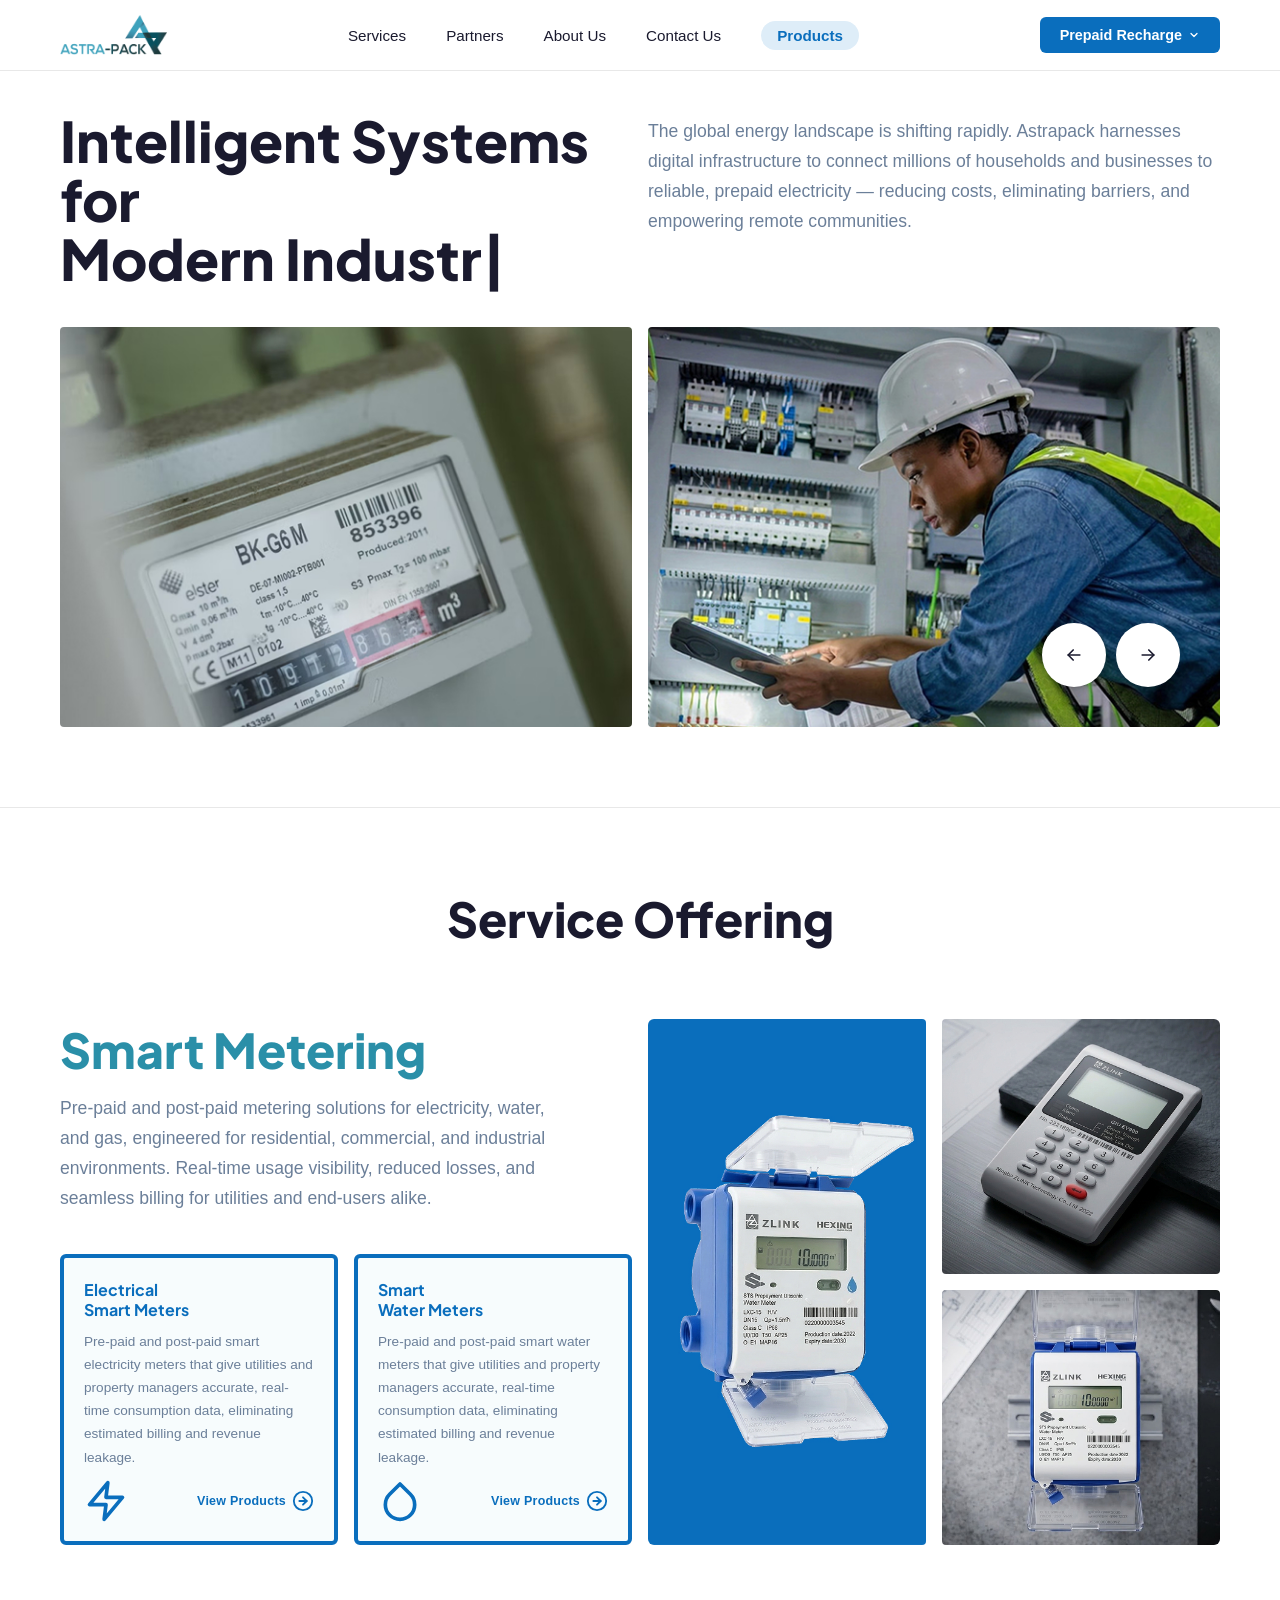
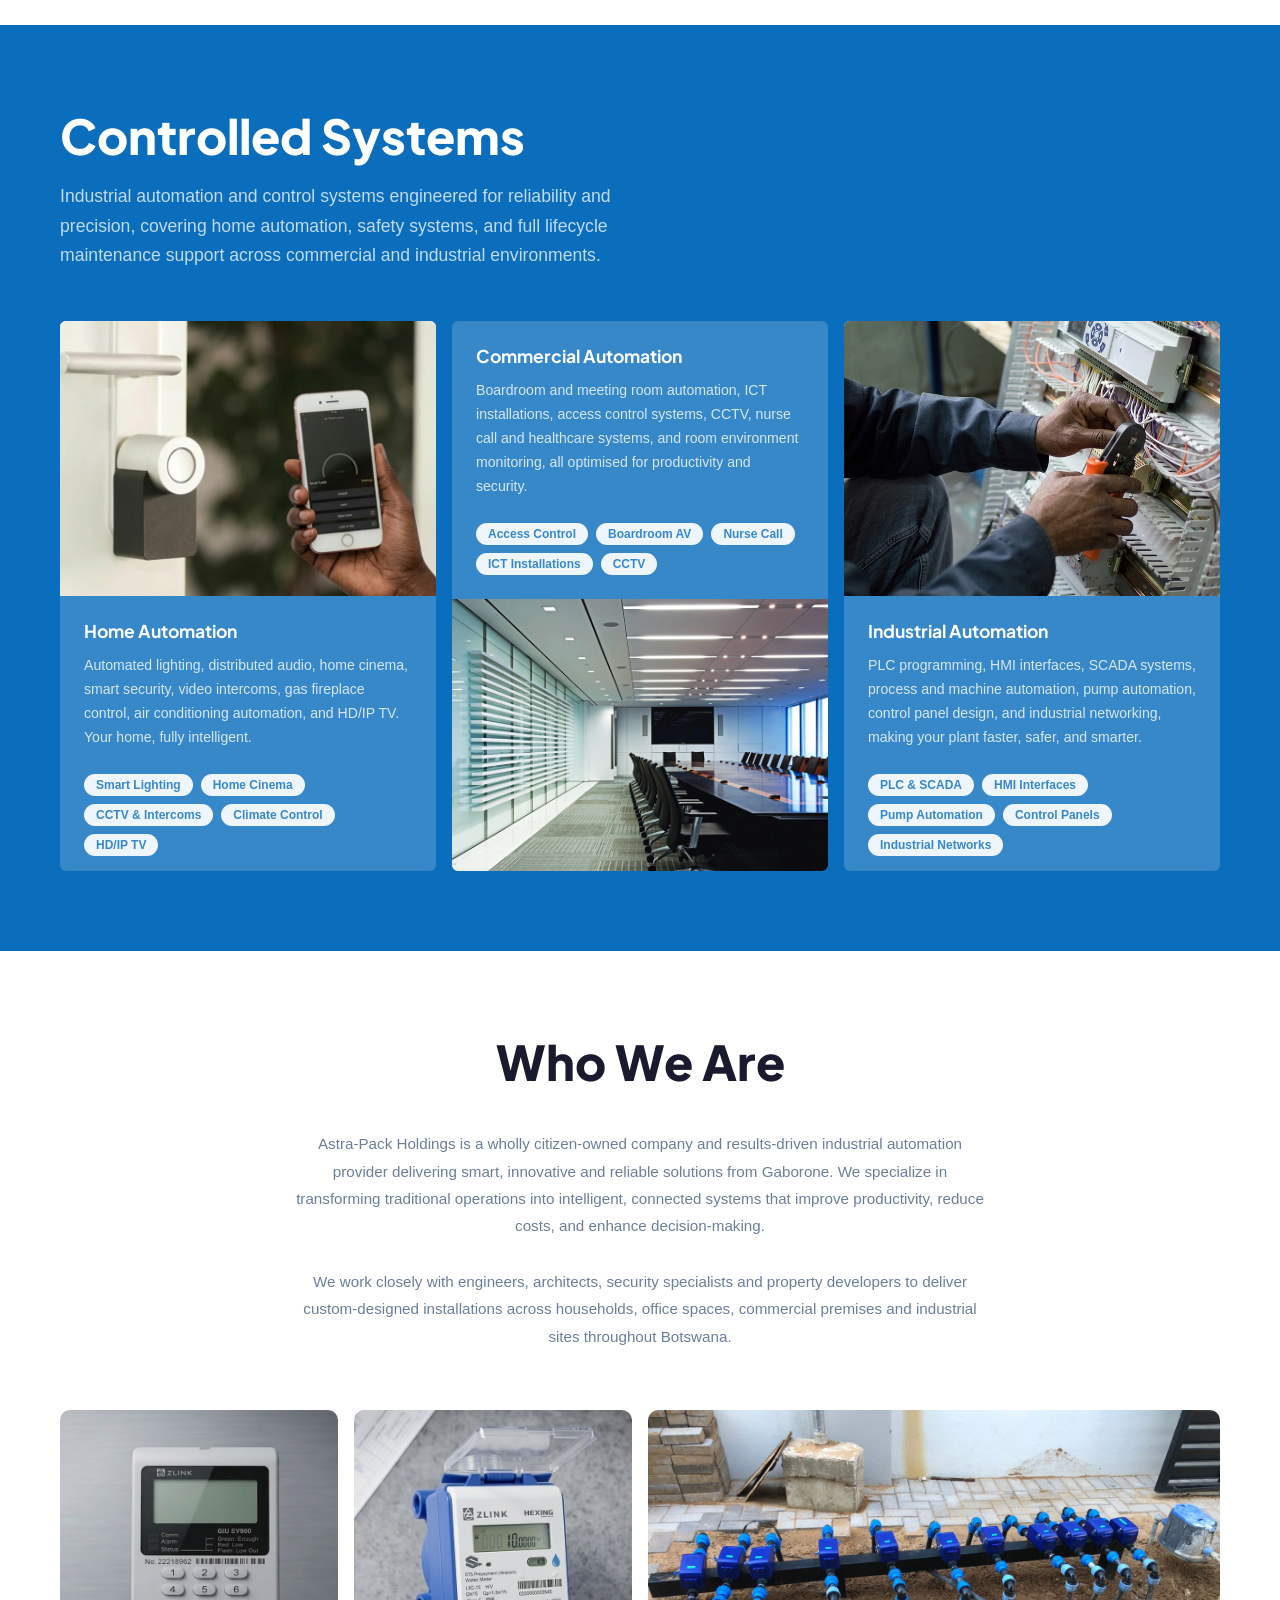
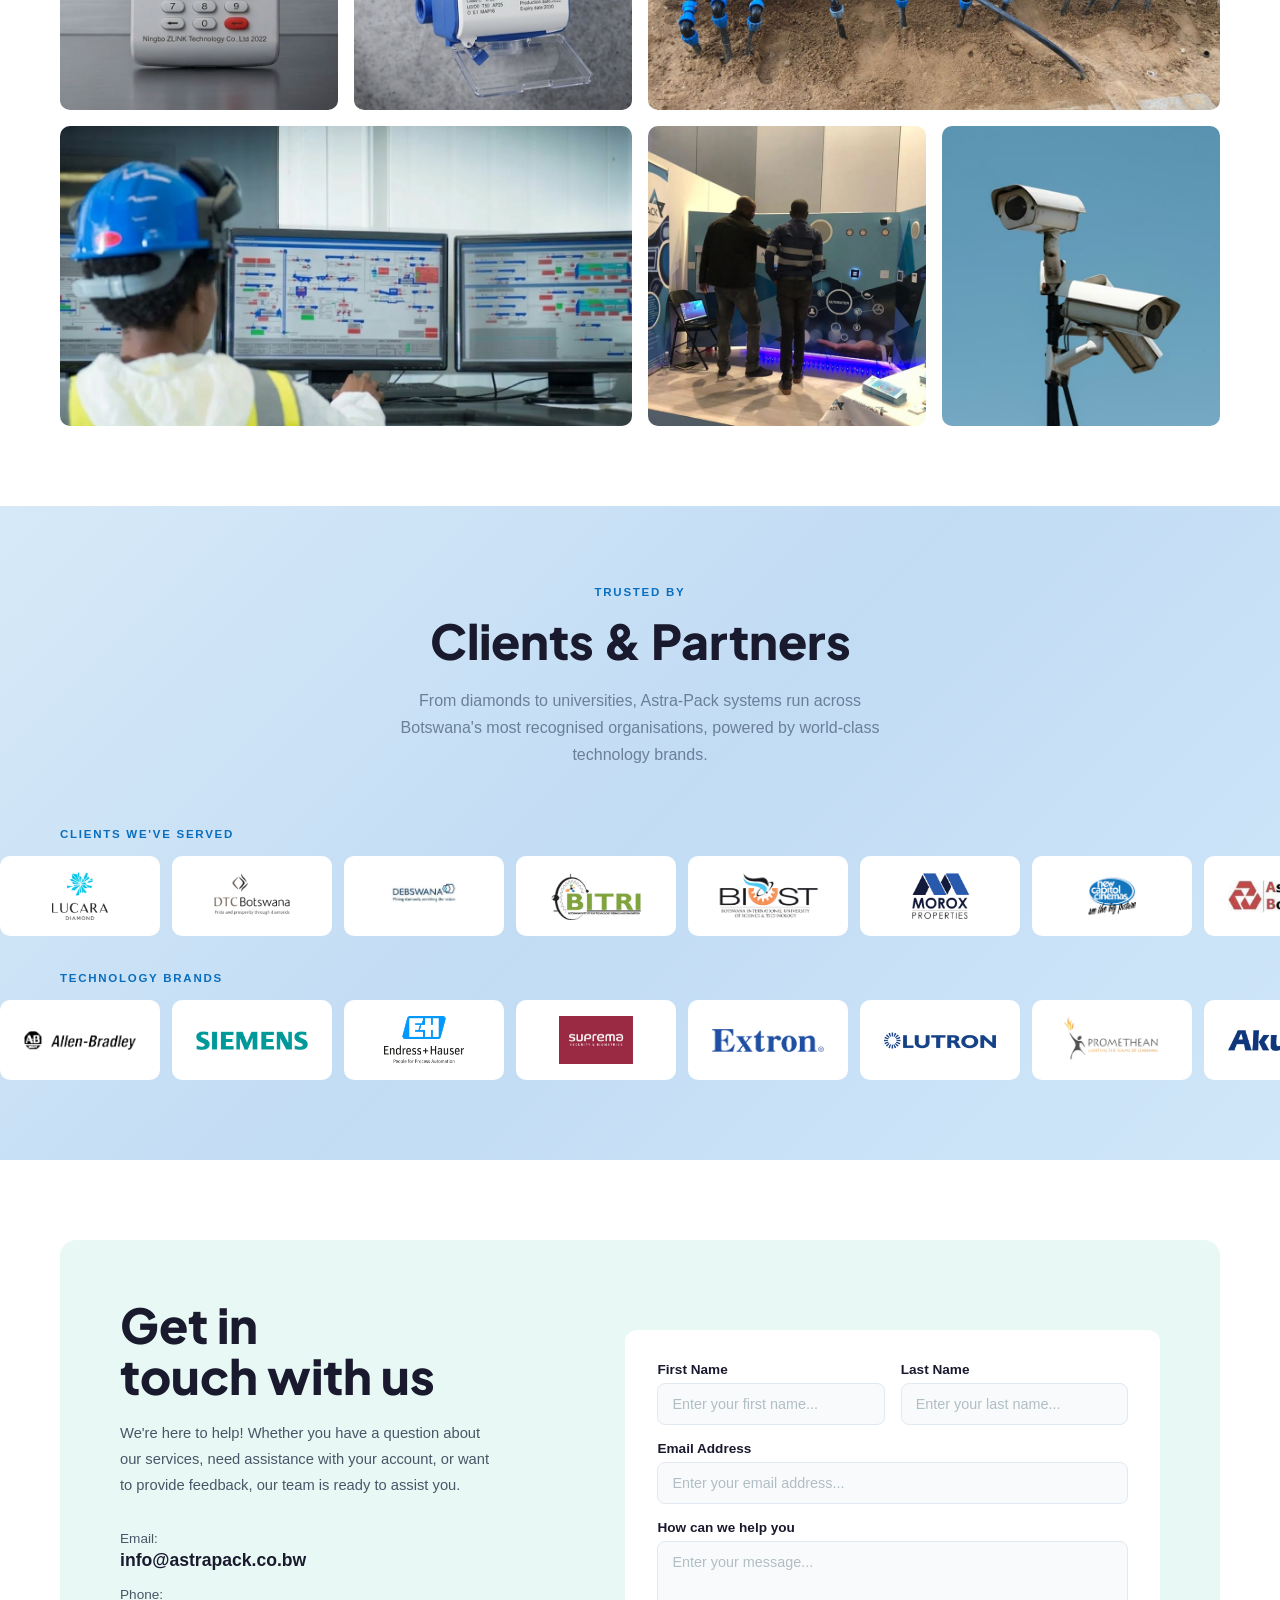
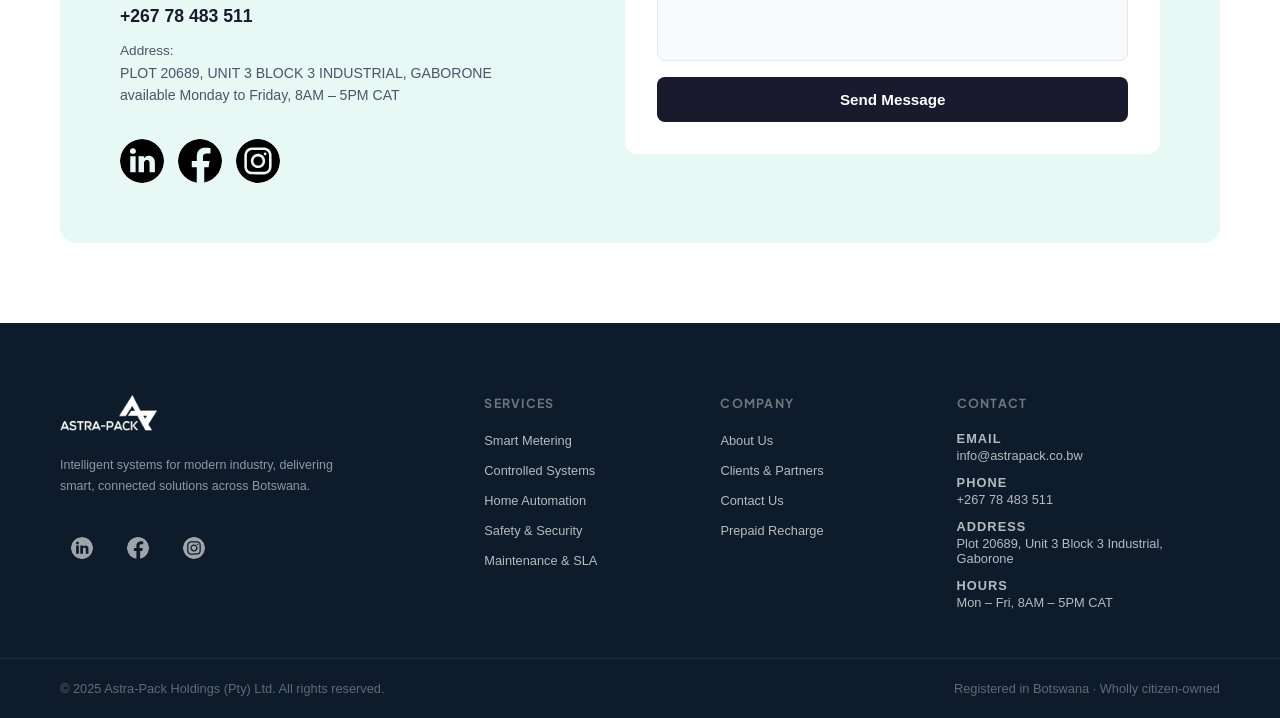
==== commit b431ba36: "Trigger GitHub Pages rebuild" ====
--- a/index.html
+++ b/index.html
@@ -9,8 +9,7 @@
   <link href="https://fonts.googleapis.com/css2?family=Plus+Jakarta+Sans:wght@400;500;600;700;800&display=swap" rel="stylesheet" />
   <link rel="stylesheet" href="style.css" />
 </head>
-<body>
-
+<body > 
   <!-- NAV -->
   <header class="nav">
     <div class="nav-inner">
